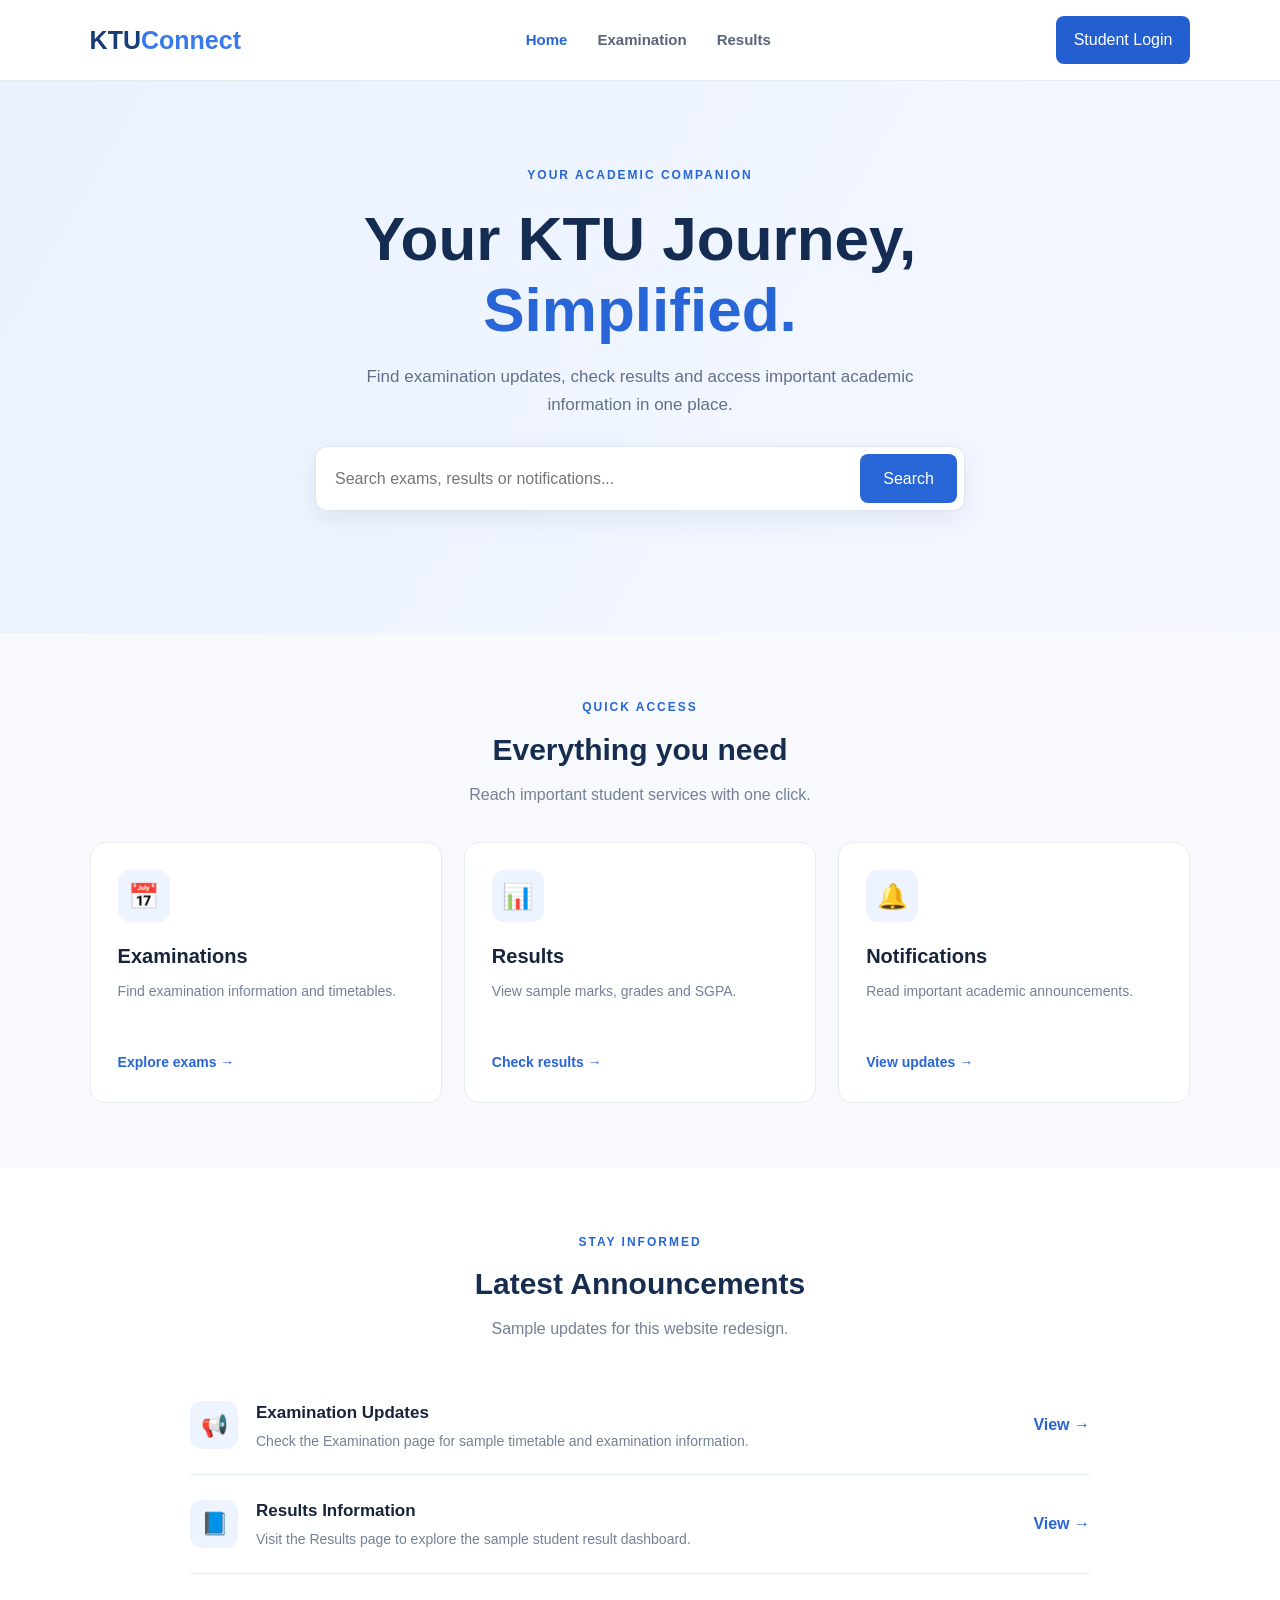
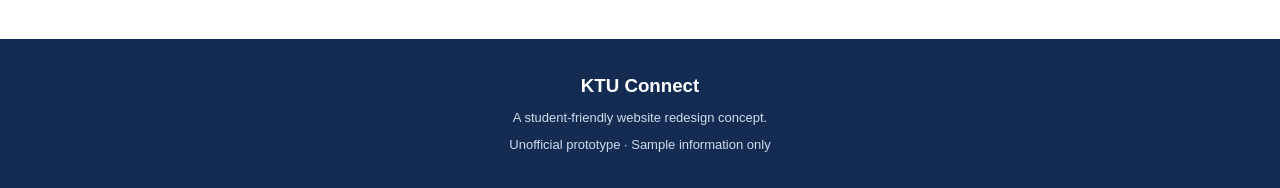
==== index.html @ 3bf803c7 "intial ktu website redesign" ====
<!DOCTYPE html>
<html lang="en">
<head>
    <meta charset="UTF-8">
    <meta name="viewport" content="width=device-width, initial-scale=1.0">
    <title>KTU Student Portal</title>
    <link rel="stylesheet" href="style.css">
</head>

<body>

    <!-- Navigation Bar -->
    <header class="navbar">
        <div class="logo">KTU<span>Connect</span></div>

        <nav>
            <a href="index.html" class="active">Home</a>
            <a href="examination.html">Examination</a>
            <a href="results.html">Results</a>
        </nav>

        <button class="login-btn" onclick="showMessage()">
            Student Login
        </button>
    </header>

    <!-- Welcome Section -->
    <section class="hero">
        <div class="hero-content">
            <p class="welcome">YOUR ACADEMIC COMPANION</p>

            <h1>Your KTU Journey,<br>
                <span>Simplified.</span>
            </h1>

            <p class="hero-description">
                Find examination updates, check results and
                access important academic information in one place.
            </p>

            <div class="search-box">
                <input
                    type="text"
                    id="searchInput"
                    placeholder="Search exams, results or notifications..."
                >

                <button onclick="searchWebsite()">Search</button>
            </div>

            <p id="searchMessage" class="search-message"></p>
        </div>
    </section>

    <!-- Quick Access -->
    <section class="section">
        <div class="section-heading">
            <p class="small-title">QUICK ACCESS</p>
            <h2>Everything you need</h2>
            <p>Reach important student services with one click.</p>
        </div>

        <div class="quick-grid">

            <a href="examination.html" class="quick-card">
                <div class="card-icon">📅</div>
                <h3>Examinations</h3>
                <p>Find examination information and timetables.</p>
                <span>Explore exams →</span>
            </a>

            <a href="results.html" class="quick-card">
                <div class="card-icon">📊</div>
                <h3>Results</h3>
                <p>View sample marks, grades and SGPA.</p>
                <span>Check results →</span>
            </a>

            <a href="#announcements" class="quick-card">
                <div class="card-icon">🔔</div>
                <h3>Notifications</h3>
                <p>Read important academic announcements.</p>
                <span>View updates →</span>
            </a>

        </div>
    </section>

    <!-- Announcements -->
    <section class="section announcements" id="announcements">
        <div class="section-heading">
            <p class="small-title">STAY INFORMED</p>
            <h2>Latest Announcements</h2>
            <p>Sample updates for this website redesign.</p>
        </div>

        <div class="announcement-list">

            <div class="announcement">
                <div class="announcement-icon">📢</div>
                <div>
                    <h3>Examination Updates</h3>
                    <p>
                        Check the Examination page for sample timetable
                        and examination information.
                    </p>
                </div>
                <a href="examination.html">View →</a>
            </div>

            <div class="announcement">
                <div class="announcement-icon">📘</div>
                <div>
                    <h3>Results Information</h3>
                    <p>
                        Visit the Results page to explore the sample
                        student result dashboard.
                    </p>
                </div>
                <a href="results.html">View →</a>
            </div>

        </div>
    </section>

    <!-- Footer -->
    <footer>
        <h3>KTU Connect</h3>
        <p>A student-friendly website redesign concept.</p>
        <p>Unofficial prototype · Sample information only</p>
    </footer>

    <script src="script.js"></script>
</body>
</html>
---- style.css ----
/* General Settings */
* {
    margin: 0;
    padding: 0;
    box-sizing: border-box;
}

html {
    scroll-behavior: smooth;
}

body {
    font-family: Arial, Helvetica, sans-serif;
    background: #f7f9fc;
    color: #17243b;
    line-height: 1.6;
}

a {
    text-decoration: none;
    color: inherit;
}

button,
input {
    font: inherit;
}

/* Navigation */
.navbar {
    min-height: 76px;
    padding: 16px 7%;
    display: flex;
    justify-content: space-between;
    align-items: center;
    gap: 24px;
    background: white;
    border-bottom: 1px solid #e7ebf2;
}

.logo {
    font-size: 25px;
    font-weight: bold;
    color: #173d75;
    white-space: nowrap;
}

.logo span {
    color: #3979e8;
}

.navbar nav {
    display: flex;
    align-items: center;
    gap: 30px;
}

.navbar nav a {
    color: #58657a;
    font-size: 15px;
    font-weight: 600;
}

.navbar nav a:hover,
.navbar nav a.active {
    color: #2866d7;
}

.login-btn {
    border: none;
    background: #245fd1;
    color: white;
    padding: 11px 18px;
    border-radius: 8px;
    cursor: pointer;
    white-space: nowrap;
}

.login-btn:hover {
    background: #1749a8;
}

/* Welcome Section */
.hero {
    padding: 85px 7%;
    background: linear-gradient(120deg, #eaf2ff, #f5f8ff);
}

.hero-content {
    max-width: 850px;
    margin: auto;
    text-align: center;
}

.welcome,
.small-title {
    color: #2866d7;
    font-size: 12px;
    font-weight: bold;
    letter-spacing: 2px;
}

.hero h1 {
    font-size: clamp(38px, 6vw, 62px);
    line-height: 1.15;
    margin: 18px 0;
    color: #142c52;
}

.hero h1 span {
    color: #2866d7;
}

.hero-description {
    max-width: 620px;
    margin: 0 auto 28px;
    color: #627087;
    font-size: 17px;
}

.search-box {
    display: flex;
    max-width: 650px;
    margin: auto;
    padding: 7px;
    background: white;
    border: 1px solid #e0e6f0;
    border-radius: 12px;
    box-shadow: 0 8px 25px rgba(24, 54, 100, 0.08);
}

.search-box input {
    width: 100%;
    min-width: 0;
    padding: 12px;
    border: none;
    outline: none;
    background: transparent;
}

.search-box button {
    border: none;
    border-radius: 8px;
    background: #2866d7;
    color: white;
    padding: 12px 23px;
    cursor: pointer;
}

.search-message {
    min-height: 25px;
    margin-top: 12px;
    color: #2457a8;
    font-size: 14px;
}

/* Main Sections */
.section {
    padding: 65px 7%;
}

.section-heading {
    text-align: center;
    margin-bottom: 35px;
}

.section-heading h2 {
    margin: 8px 0;
    font-size: 30px;
    color: #172d50;
}

.section-heading > p:last-child {
    color: #748096;
}

/* Quick Access Cards */
.quick-grid {
    display: grid;
    grid-template-columns: repeat(3, minmax(0, 1fr));
    gap: 22px;
    max-width: 1150px;
    margin: auto;
}

.quick-card {
    display: block;
    background: white;
    border: 1px solid #e7ebf2;
    border-radius: 15px;
    padding: 27px;
    transition: transform 0.2s, box-shadow 0.2s;
}

.quick-card:hover {
    transform: translateY(-5px);
    box-shadow: 0 12px 30px rgba(30, 60, 110, 0.09);
}

.card-icon {
    width: 52px;
    height: 52px;
    display: grid;
    place-items: center;
    background: #edf3ff;
    border-radius: 12px;
    font-size: 25px;
    margin-bottom: 18px;
}

.quick-card h3 {
    margin-bottom: 8px;
    font-size: 20px;
}

.quick-card p {
    min-height: 52px;
    color: #748096;
    font-size: 14px;
    margin-bottom: 17px;
}

.quick-card span {
    color: #2866d7;
    font-weight: bold;
    font-size: 14px;
}

/* Announcements */
.announcements {
    background: white;
}

.announcement-list {
    max-width: 900px;
    margin: auto;
}

.announcement {
    display: flex;
    align-items: center;
    gap: 18px;
    padding: 22px 0;
    border-bottom: 1px solid #e8edf5;
}

.announcement-icon {
    width: 48px;
    height: 48px;
    flex-shrink: 0;
    display: grid;
    place-items: center;
    background: #edf3ff;
    border-radius: 12px;
    font-size: 22px;
}

.announcement div:nth-child(2) {
    flex: 1;
}

.announcement h3 {
    font-size: 17px;
    margin-bottom: 4px;
}

.announcement p {
    color: #748096;
    font-size: 14px;
}

.announcement > a {
    color: #2866d7;
    font-weight: bold;
    white-space: nowrap;
}

/* Footer */
footer {
    text-align: center;
    background: #142c52;
    color: white;
    padding: 32px 20px;
}

footer p {
    margin-top: 7px;
    font-size: 13px;
    color: #d0dbed;
}

/* Responsive Design */
@media (max-width: 800px) {
    .navbar {
        flex-wrap: wrap;
        justify-content: center;
    }

    .navbar nav {
        order: 3;
        width: 100%;
        justify-content: center;
        gap: 22px;
        flex-wrap: wrap;
    }

    .quick-grid {
        grid-template-columns: 1fr;
    }

    .quick-card p {
        min-height: auto;
    }
}

@media (max-width: 480px) {
    .navbar {
        padding: 15px 5%;
        gap: 15px;
    }

    .navbar nav {
        gap: 16px;
    }

    .navbar nav a {
        font-size: 13px;
    }

    .login-btn {
        padding: 9px 12px;
        font-size: 13px;
    }

    .hero,
    .section {
        padding: 48px 5%;
    }

    .hero-description {
        font-size: 15px;
    }

    .search-box {
        flex-direction: column;
    }

    .search-box button {
        width: 100%;
    }

    .section-heading h2 {
        font-size: 25px;
    }

    .announcement {
        align-items: flex-start;
        flex-wrap: wrap;
    }

    .announcement > a {
        margin-left: 66px;
    }
}
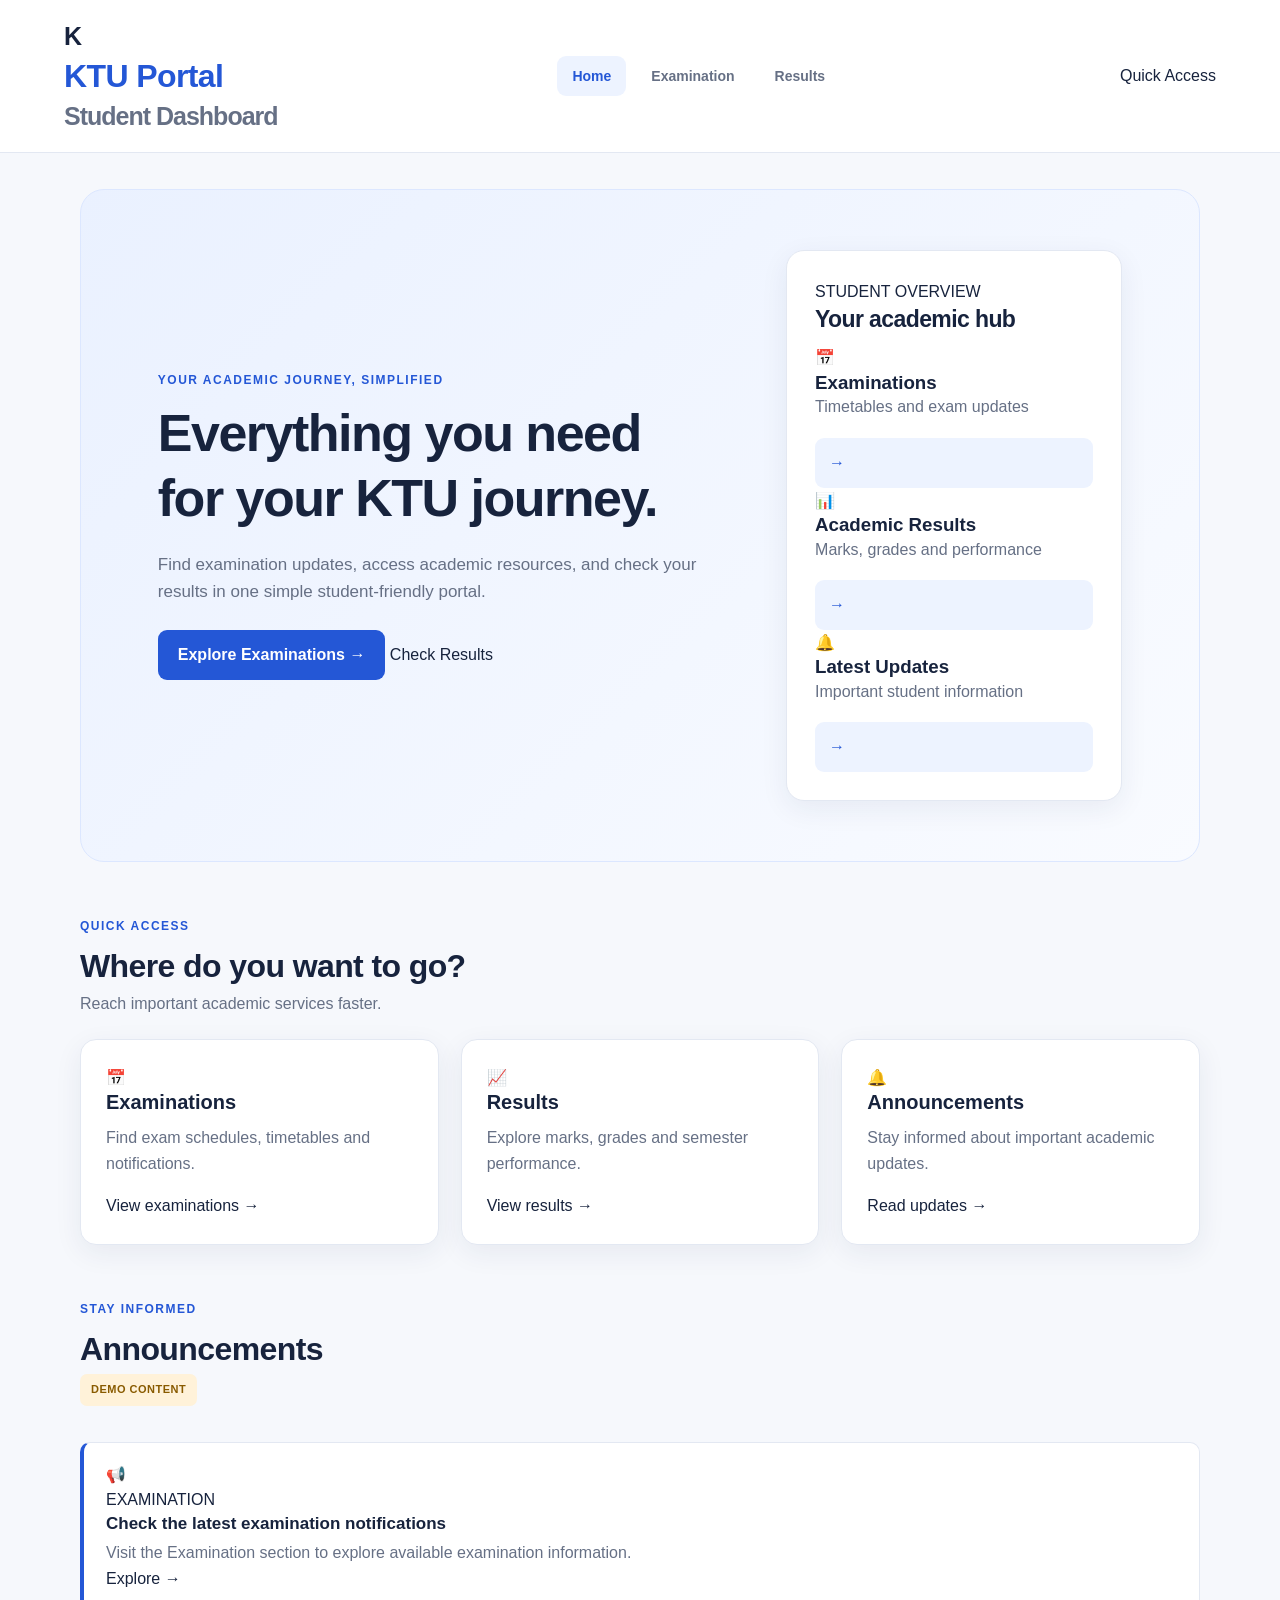
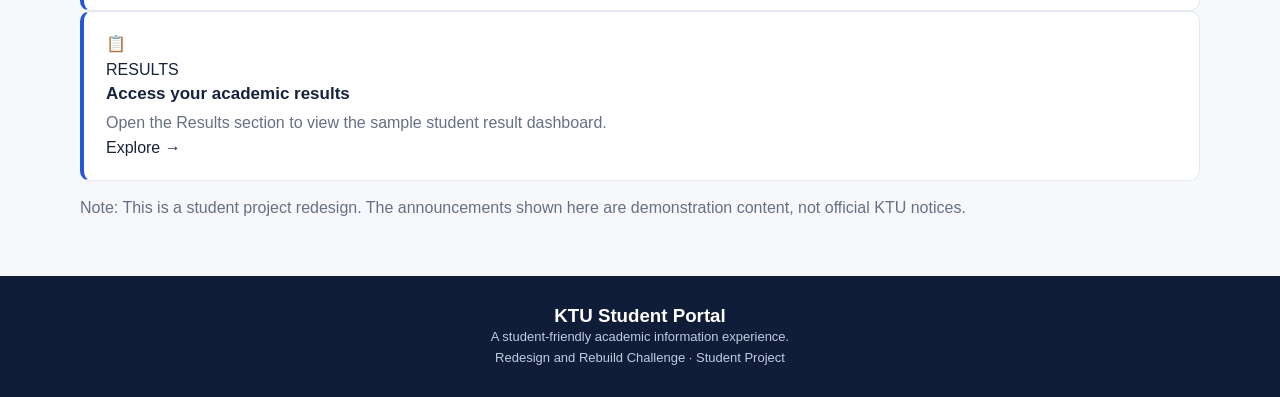
==== commit 16a45a13: "complete  ktu website redesign" ====
--- a/index.html
+++ b/index.html
@@ -3,7 +3,9 @@
 <head>
     <meta charset="UTF-8">
     <meta name="viewport" content="width=device-width, initial-scale=1.0">
+
     <title>KTU Student Portal</title>
+
     <link rel="stylesheet" href="style.css">
 </head>
 
@@ -11,7 +13,13 @@
 
     <!-- Navigation Bar -->
     <header class="navbar">
-        <div class="logo">KTU<span>Connect</span></div>
+        <div class="logo">
+            <span class="logo-icon">K</span>
+            <div>
+                <h2>KTU Portal</h2>
+                <p>Student Dashboard</p>
+            </div>
+        </div>
 
         <nav>
             <a href="index.html" class="active">Home</a>
@@ -19,117 +27,187 @@
             <a href="results.html">Results</a>
         </nav>
 
-        <button class="login-btn" onclick="showMessage()">
-            Student Login
-        </button>
+        <a href="#quick-links" class="nav-button">Quick Access</a>
     </header>
 
-    <!-- Welcome Section -->
-    <section class="hero">
-        <div class="hero-content">
-            <p class="welcome">YOUR ACADEMIC COMPANION</p>
-
-            <h1>Your KTU Journey,<br>
-                <span>Simplified.</span>
-            </h1>
-
-            <p class="hero-description">
-                Find examination updates, check results and
-                access important academic information in one place.
+
+    <!-- Main Hero Section -->
+    <main>
+
+        <section class="hero">
+            <div class="hero-content">
+                <p class="eyebrow">YOUR ACADEMIC JOURNEY, SIMPLIFIED</p>
+
+                <h1>
+                    Everything you need<br>
+                    for your <span>KTU journey.</span>
+                </h1>
+
+                <p class="hero-description">
+                    Find examination updates, access academic resources,
+                    and check your results in one simple student-friendly portal.
+                </p>
+
+                <div class="hero-buttons">
+                    <a href="examination.html" class="primary-button">
+                        Explore Examinations →
+                    </a>
+
+                    <a href="results.html" class="secondary-button">
+                        Check Results
+                    </a>
+                </div>
+            </div>
+
+            <div class="hero-card">
+                <div class="hero-card-top">
+                    <span>STUDENT OVERVIEW</span>
+                    <span class="status-dot"></span>
+                </div>
+
+                <h2>Your academic hub</h2>
+
+                <div class="overview-item">
+                    <div class="overview-icon">📅</div>
+                    <div>
+                        <h3>Examinations</h3>
+                        <p>Timetables and exam updates</p>
+                    </div>
+                    <a href="examination.html">→</a>
+                </div>
+
+                <div class="overview-item">
+                    <div class="overview-icon">📊</div>
+                    <div>
+                        <h3>Academic Results</h3>
+                        <p>Marks, grades and performance</p>
+                    </div>
+                    <a href="results.html">→</a>
+                </div>
+
+                <div class="overview-item">
+                    <div class="overview-icon">🔔</div>
+                    <div>
+                        <h3>Latest Updates</h3>
+                        <p>Important student information</p>
+                    </div>
+                    <a href="#announcements">→</a>
+                </div>
+            </div>
+        </section>
+
+
+        <!-- Quick Access -->
+        <section class="section" id="quick-links">
+
+            <div class="section-heading">
+                <div>
+                    <p class="eyebrow">QUICK ACCESS</p>
+                    <h2>Where do you want to go?</h2>
+                </div>
+
+                <p>Reach important academic services faster.</p>
+            </div>
+
+            <div class="quick-grid">
+
+                <a href="examination.html" class="quick-card">
+                    <div class="card-icon">📅</div>
+                    <h3>Examinations</h3>
+                    <p>Find exam schedules, timetables and notifications.</p>
+                    <span>View examinations →</span>
+                </a>
+
+                <a href="results.html" class="quick-card">
+                    <div class="card-icon">📈</div>
+                    <h3>Results</h3>
+                    <p>Explore marks, grades and semester performance.</p>
+                    <span>View results →</span>
+                </a>
+
+                <a href="#announcements" class="quick-card">
+                    <div class="card-icon">🔔</div>
+                    <h3>Announcements</h3>
+                    <p>Stay informed about important academic updates.</p>
+                    <span>Read updates →</span>
+                </a>
+
+            </div>
+        </section>
+
+
+        <!-- Announcements -->
+        <section class="section announcements" id="announcements">
+
+            <div class="section-heading">
+                <div>
+                    <p class="eyebrow">STAY INFORMED</p>
+                    <h2>Announcements</h2>
+                </div>
+
+                <span class="demo-label">DEMO CONTENT</span>
+            </div>
+
+            <div class="announcement-list">
+
+                <article class="announcement">
+                    <div class="announcement-icon">📢</div>
+
+                    <div class="announcement-content">
+                        <span class="announcement-category">EXAMINATION</span>
+                        <h3>Check the latest examination notifications</h3>
+                        <p>
+                            Visit the Examination section to explore
+                            available examination information.
+                        </p>
+                    </div>
+
+                    <a href="examination.html" class="announcement-link">
+                        Explore →
+                    </a>
+                </article>
+
+                <article class="announcement">
+                    <div class="announcement-icon">📋</div>
+
+                    <div class="announcement-content">
+                        <span class="announcement-category">RESULTS</span>
+                        <h3>Access your academic results</h3>
+                        <p>
+                            Open the Results section to view the sample
+                            student result dashboard.
+                        </p>
+                    </div>
+
+                    <a href="results.html" class="announcement-link">
+                        Explore →
+                    </a>
+                </article>
+
+            </div>
+
+            <p class="demo-note">
+                Note: This is a student project redesign. The announcements
+                shown here are demonstration content, not official KTU notices.
             </p>
 
-            <div class="search-box">
-                <input
-                    type="text"
-                    id="searchInput"
-                    placeholder="Search exams, results or notifications..."
-                >
-
-                <button onclick="searchWebsite()">Search</button>
-            </div>
-
-            <p id="searchMessage" class="search-message"></p>
+        </section>
+
+    </main>
+
+
+    <!-- Footer -->
+    <footer class="footer">
+        <div>
+            <h3>KTU Student Portal</h3>
+            <p>A student-friendly academic information experience.</p>
         </div>
-    </section>
-
-    <!-- Quick Access -->
-    <section class="section">
-        <div class="section-heading">
-            <p class="small-title">QUICK ACCESS</p>
-            <h2>Everything you need</h2>
-            <p>Reach important student services with one click.</p>
-        </div>
-
-        <div class="quick-grid">
-
-            <a href="examination.html" class="quick-card">
-                <div class="card-icon">📅</div>
-                <h3>Examinations</h3>
-                <p>Find examination information and timetables.</p>
-                <span>Explore exams →</span>
-            </a>
-
-            <a href="results.html" class="quick-card">
-                <div class="card-icon">📊</div>
-                <h3>Results</h3>
-                <p>View sample marks, grades and SGPA.</p>
-                <span>Check results →</span>
-            </a>
-
-            <a href="#announcements" class="quick-card">
-                <div class="card-icon">🔔</div>
-                <h3>Notifications</h3>
-                <p>Read important academic announcements.</p>
-                <span>View updates →</span>
-            </a>
-
-        </div>
-    </section>
-
-    <!-- Announcements -->
-    <section class="section announcements" id="announcements">
-        <div class="section-heading">
-            <p class="small-title">STAY INFORMED</p>
-            <h2>Latest Announcements</h2>
-            <p>Sample updates for this website redesign.</p>
-        </div>
-
-        <div class="announcement-list">
-
-            <div class="announcement">
-                <div class="announcement-icon">📢</div>
-                <div>
-                    <h3>Examination Updates</h3>
-                    <p>
-                        Check the Examination page for sample timetable
-                        and examination information.
-                    </p>
-                </div>
-                <a href="examination.html">View →</a>
-            </div>
-
-            <div class="announcement">
-                <div class="announcement-icon">📘</div>
-                <div>
-                    <h3>Results Information</h3>
-                    <p>
-                        Visit the Results page to explore the sample
-                        student result dashboard.
-                    </p>
-                </div>
-                <a href="results.html">View →</a>
-            </div>
-
-        </div>
-    </section>
-
-    <!-- Footer -->
-    <footer>
-        <h3>KTU Connect</h3>
-        <p>A student-friendly website redesign concept.</p>
-        <p>Unofficial prototype · Sample information only</p>
+
+        <p>Redesign and Rebuild Challenge · Student Project</p>
     </footer>
 
+
     <script src="script.js"></script>
+
 </body>
 </html>
--- a/style.css
+++ b/style.css
@@ -1,4 +1,20 @@
-/* General Settings */
+/* ========================================
+   KTU CONNECT - COMMON STYLES
+======================================== */
+
+:root {
+    --primary: #2457d6;
+    --primary-dark: #173fa8;
+    --primary-light: #edf3ff;
+    --background: #f6f8fc;
+    --white: #ffffff;
+    --text: #17233d;
+    --muted: #667085;
+    --border: #e3e8f2;
+    --success: #16865c;
+    --shadow: 0 8px 28px rgba(25, 45, 90, 0.07);
+}
+
 * {
     margin: 0;
     padding: 0;
@@ -11,354 +27,681 @@
 
 body {
     font-family: Arial, Helvetica, sans-serif;
-    background: #f7f9fc;
-    color: #17243b;
+    background: var(--background);
+    color: var(--text);
     line-height: 1.6;
 }
 
 a {
+    color: inherit;
     text-decoration: none;
-    color: inherit;
 }
 
 button,
-input {
+input,
+select {
     font: inherit;
 }
 
-/* Navigation */
+button,
+select {
+    cursor: pointer;
+}
+
+.container {
+    width: min(1120px, 92%);
+    margin: auto;
+}
+
+/* ========================================
+   NAVIGATION
+======================================== */
+
 .navbar {
     min-height: 76px;
-    padding: 16px 7%;
+    padding: 16px 5%;
     display: flex;
+    align-items: center;
     justify-content: space-between;
-    align-items: center;
     gap: 24px;
-    background: white;
-    border-bottom: 1px solid #e7ebf2;
+    background: var(--white);
+    border-bottom: 1px solid var(--border);
 }
 
 .logo {
     font-size: 25px;
-    font-weight: bold;
-    color: #173d75;
-    white-space: nowrap;
+    font-weight: 800;
+    letter-spacing: -1px;
+    color: var(--primary);
 }
 
 .logo span {
-    color: #3979e8;
+    color: var(--text);
 }
 
 .navbar nav {
     display: flex;
     align-items: center;
-    gap: 30px;
+    gap: 10px;
 }
 
 .navbar nav a {
-    color: #58657a;
-    font-size: 15px;
+    padding: 9px 15px;
+    border-radius: 9px;
+    color: var(--muted);
+    font-size: 14px;
     font-weight: 600;
+    transition: 0.2s ease;
 }
 
 .navbar nav a:hover,
 .navbar nav a.active {
-    color: #2866d7;
-}
-
-.login-btn {
+    background: var(--primary-light);
+    color: var(--primary);
+}
+
+/* ========================================
+   COMMON TEXT AND BUTTONS
+======================================== */
+
+.eyebrow {
+    margin-bottom: 10px;
+    color: var(--primary);
+    font-size: 12px;
+    font-weight: 800;
+    letter-spacing: 1.5px;
+}
+
+h1,
+h2,
+h3 {
+    line-height: 1.25;
+}
+
+h1 {
+    font-size: clamp(32px, 5vw, 52px);
+    letter-spacing: -1.5px;
+}
+
+h2 {
+    font-size: clamp(24px, 3vw, 32px);
+    letter-spacing: -0.6px;
+}
+
+p {
+    color: var(--muted);
+}
+
+.primary-button {
+    display: inline-block;
+    padding: 12px 20px;
+    background: var(--primary);
+    color: var(--white);
     border: none;
-    background: #245fd1;
-    color: white;
-    padding: 11px 18px;
-    border-radius: 8px;
-    cursor: pointer;
-    white-space: nowrap;
-}
-
-.login-btn:hover {
-    background: #1749a8;
-}
-
-/* Welcome Section */
+    border-radius: 9px;
+    font-weight: 700;
+    transition: 0.2s ease;
+}
+
+.primary-button:hover {
+    background: var(--primary-dark);
+    transform: translateY(-2px);
+}
+
+/* ========================================
+   HOME PAGE
+======================================== */
+
 .hero {
-    padding: 85px 7%;
-    background: linear-gradient(120deg, #eaf2ff, #f5f8ff);
-}
-
-.hero-content {
-    max-width: 850px;
-    margin: auto;
-    text-align: center;
-}
-
-.welcome,
-.small-title {
-    color: #2866d7;
-    font-size: 12px;
-    font-weight: bold;
-    letter-spacing: 2px;
-}
-
-.hero h1 {
-    font-size: clamp(38px, 6vw, 62px);
-    line-height: 1.15;
-    margin: 18px 0;
-    color: #142c52;
-}
-
-.hero h1 span {
-    color: #2866d7;
-}
-
-.hero-description {
-    max-width: 620px;
-    margin: 0 auto 28px;
-    color: #627087;
+    width: 92%;
+    max-width: 1120px;
+    margin: 36px auto;
+    padding: 60px 6%;
+    display: grid;
+    grid-template-columns: 1.4fr 0.8fr;
+    align-items: center;
+    gap: 40px;
+    background: linear-gradient(135deg, #eaf1ff, #f9fbff);
+    border: 1px solid #dce7ff;
+    border-radius: 24px;
+}
+
+.hero-content h1 {
+    max-width: 650px;
+    margin-bottom: 20px;
+}
+
+.hero-content > p:not(.eyebrow) {
+    max-width: 570px;
+    margin-bottom: 25px;
     font-size: 17px;
 }
 
-.search-box {
-    display: flex;
-    max-width: 650px;
-    margin: auto;
-    padding: 7px;
-    background: white;
-    border: 1px solid #e0e6f0;
-    border-radius: 12px;
-    box-shadow: 0 8px 25px rgba(24, 54, 100, 0.08);
-}
-
-.search-box input {
-    width: 100%;
-    min-width: 0;
-    padding: 12px;
-    border: none;
-    outline: none;
-    background: transparent;
-}
-
-.search-box button {
-    border: none;
-    border-radius: 8px;
-    background: #2866d7;
-    color: white;
-    padding: 12px 23px;
-    cursor: pointer;
-}
-
-.search-message {
-    min-height: 25px;
+.hero-card {
+    padding: 28px;
+    background: var(--white);
+    border: 1px solid var(--border);
+    border-radius: 18px;
+    box-shadow: var(--shadow);
+}
+
+.hero-card h2 {
+    margin-bottom: 12px;
+    font-size: 23px;
+}
+
+.hero-card p {
+    margin-bottom: 18px;
+}
+
+.hero-card a {
+    display: block;
     margin-top: 12px;
-    color: #2457a8;
-    font-size: 14px;
-}
-
-/* Main Sections */
+    padding: 12px 14px;
+    background: var(--primary-light);
+    color: var(--primary);
+    border-radius: 9px;
+    font-weight: 700;
+}
+
 .section {
-    padding: 65px 7%;
-}
-
-.section-heading {
-    text-align: center;
-    margin-bottom: 35px;
-}
-
-.section-heading h2 {
-    margin: 8px 0;
-    font-size: 30px;
-    color: #172d50;
-}
-
-.section-heading > p:last-child {
-    color: #748096;
-}
-
-/* Quick Access Cards */
+    width: 92%;
+    max-width: 1120px;
+    margin: 55px auto;
+}
+
+.section h2 {
+    margin-bottom: 12px;
+}
+
+.section-description {
+    margin-bottom: 25px;
+}
+
 .quick-grid {
     display: grid;
     grid-template-columns: repeat(3, minmax(0, 1fr));
     gap: 22px;
-    max-width: 1150px;
-    margin: auto;
 }
 
 .quick-card {
-    display: block;
-    background: white;
-    border: 1px solid #e7ebf2;
-    border-radius: 15px;
-    padding: 27px;
-    transition: transform 0.2s, box-shadow 0.2s;
+    padding: 25px;
+    background: var(--white);
+    border: 1px solid var(--border);
+    border-radius: 16px;
+    box-shadow: var(--shadow);
+    transition: 0.2s ease;
 }
 
 .quick-card:hover {
-    transform: translateY(-5px);
-    box-shadow: 0 12px 30px rgba(30, 60, 110, 0.09);
-}
-
-.card-icon {
-    width: 52px;
-    height: 52px;
+    transform: translateY(-4px);
+    border-color: #b8cbff;
+}
+
+.quick-card h3 {
+    margin-bottom: 10px;
+    font-size: 20px;
+}
+
+.quick-card p {
+    margin-bottom: 17px;
+}
+
+.quick-card a {
+    color: var(--primary);
+    font-weight: 700;
+}
+
+.announcements {
     display: grid;
-    place-items: center;
-    background: #edf3ff;
-    border-radius: 12px;
-    font-size: 25px;
+    gap: 14px;
+    margin-top: 22px;
+}
+
+.announcement {
+    padding: 19px 22px;
+    background: var(--white);
+    border: 1px solid var(--border);
+    border-left: 4px solid var(--primary);
+    border-radius: 10px;
+}
+
+.announcement h3 {
+    margin-bottom: 6px;
+    font-size: 17px;
+}
+
+/* ========================================
+   EXAMINATION PAGE
+======================================== */
+
+.exam-page {
+    width: 92%;
+    max-width: 1120px;
+    margin: 35px auto 60px;
+}
+
+.exam-hero {
+    padding: 45px;
+    margin-bottom: 28px;
+    background: linear-gradient(135deg, #eaf1ff, #ffffff);
+    border: 1px solid #dce7ff;
+    border-radius: 20px;
+}
+
+.exam-hero h1 {
+    margin-bottom: 15px;
+}
+
+.exam-hero p:not(.eyebrow) {
+    max-width: 700px;
+}
+
+.exam-summary {
+    display: grid;
+    grid-template-columns: repeat(3, minmax(0, 1fr));
+    gap: 18px;
+    margin-bottom: 30px;
+}
+
+.summary-card {
+    padding: 22px;
+    background: var(--white);
+    border: 1px solid var(--border);
+    border-radius: 14px;
+    box-shadow: var(--shadow);
+}
+
+.summary-card p {
+    margin-bottom: 7px;
+    font-size: 14px;
+}
+
+.summary-card h3 {
+    font-size: 23px;
+}
+
+.exam-layout {
+    display: grid;
+    grid-template-columns: minmax(0, 1.7fr) minmax(250px, 0.8fr);
+    gap: 25px;
+    align-items: start;
+}
+
+.exam-main h2,
+.exam-updates h2 {
     margin-bottom: 18px;
 }
 
-.quick-card h3 {
+.exam-filters {
+    display: flex;
+    gap: 12px;
+    margin-bottom: 22px;
+}
+
+.exam-filters input,
+.exam-filters select {
+    width: 100%;
+    min-width: 0;
+    padding: 12px 14px;
+    background: var(--white);
+    border: 1px solid var(--border);
+    border-radius: 9px;
+    outline: none;
+}
+
+.exam-filters input:focus,
+.exam-filters select:focus,
+.result-filter select:focus {
+    border-color: var(--primary);
+    box-shadow: 0 0 0 3px rgba(36, 87, 214, 0.1);
+}
+
+.exam-list {
+    display: grid;
+    gap: 17px;
+}
+
+.exam-card {
+    padding: 23px;
+    background: var(--white);
+    border: 1px solid var(--border);
+    border-radius: 14px;
+    box-shadow: var(--shadow);
+}
+
+.exam-card h3 {
+    margin-bottom: 12px;
+    font-size: 20px;
+}
+
+.exam-card p {
     margin-bottom: 8px;
-    font-size: 20px;
-}
-
-.quick-card p {
-    min-height: 52px;
-    color: #748096;
-    font-size: 14px;
-    margin-bottom: 17px;
-}
-
-.quick-card span {
-    color: #2866d7;
-    font-weight: bold;
-    font-size: 14px;
-}
-
-/* Announcements */
-.announcements {
-    background: white;
-}
-
-.announcement-list {
-    max-width: 900px;
-    margin: auto;
-}
-
-.announcement {
+}
+
+.exam-card button {
+    margin-top: 10px;
+    padding: 10px 15px;
+    background: var(--primary-light);
+    color: var(--primary);
+    border: none;
+    border-radius: 8px;
+    font-weight: 700;
+}
+
+.exam-card button:hover {
+    background: #dce7ff;
+}
+
+.exam-updates {
+    padding: 23px;
+    background: var(--white);
+    border: 1px solid var(--border);
+    border-radius: 14px;
+    box-shadow: var(--shadow);
+}
+
+.exam-updates p {
+    margin-bottom: 16px;
+}
+
+.exam-updates a {
+    color: var(--primary);
+    font-weight: 700;
+}
+
+#noExams {
+    padding: 20px;
+    background: var(--white);
+    border: 1px dashed var(--border);
+    border-radius: 10px;
+    text-align: center;
+}
+
+/* ========================================
+   RESULTS PAGE
+======================================== */
+
+.results-page {
+    width: 92%;
+    max-width: 1120px;
+    margin: 35px auto 60px;
+}
+
+.results-hero {
+    padding: 45px;
+    margin-bottom: 25px;
+    background: linear-gradient(135deg, #eaf1ff, #ffffff);
+    border: 1px solid #dce7ff;
+    border-radius: 20px;
+}
+
+.results-hero h1 {
+    margin-bottom: 14px;
+}
+
+.results-hero > p:not(.eyebrow) {
+    max-width: 700px;
+    margin-bottom: 18px;
+}
+
+.demo-label {
+    display: inline-block;
+    padding: 7px 11px;
+    background: #fff2d9;
+    color: #895b00;
+    border-radius: 7px;
+    font-size: 11px;
+    font-weight: 800;
+    letter-spacing: 0.5px;
+}
+
+.results-summary {
+    display: grid;
+    grid-template-columns: repeat(3, minmax(0, 1fr));
+    gap: 18px;
+    margin-bottom: 38px;
+}
+
+.results-content {
+    padding: 28px;
+    background: var(--white);
+    border: 1px solid var(--border);
+    border-radius: 16px;
+    box-shadow: var(--shadow);
+}
+
+.section-heading {
+    margin-bottom: 22px;
+}
+
+.section-heading h2 {
+    margin-bottom: 5px;
+}
+
+.result-filter {
     display: flex;
     align-items: center;
+    flex-wrap: wrap;
+    gap: 12px;
+    margin-bottom: 22px;
+}
+
+.result-filter label {
+    font-weight: 700;
+}
+
+.result-filter select {
+    padding: 10px 14px;
+    background: var(--white);
+    border: 1px solid var(--border);
+    border-radius: 9px;
+    outline: none;
+}
+
+.table-wrapper {
+    width: 100%;
+    overflow-x: auto;
+}
+
+.results-table {
+    width: 100%;
+    border-collapse: collapse;
+    text-align: left;
+}
+
+.results-table th,
+.results-table td {
+    padding: 16px 13px;
+    border-bottom: 1px solid var(--border);
+    white-space: nowrap;
+}
+
+.results-table th {
+    background: #f4f7fd;
+    color: #45516a;
+    font-size: 13px;
+}
+
+.results-table td {
+    font-size: 14px;
+}
+
+.grade {
+    display: inline-block;
+    min-width: 35px;
+    padding: 4px 8px;
+    background: var(--primary-light);
+    color: var(--primary);
+    border-radius: 6px;
+    text-align: center;
+    font-weight: 800;
+}
+
+.status-pass {
+    color: var(--success);
+    font-weight: 700;
+}
+
+.sgpa-card {
+    display: flex;
+    align-items: center;
+    justify-content: space-between;
+    flex-wrap: wrap;
     gap: 18px;
-    padding: 22px 0;
-    border-bottom: 1px solid #e8edf5;
-}
-
-.announcement-icon {
-    width: 48px;
-    height: 48px;
-    flex-shrink: 0;
-    display: grid;
-    place-items: center;
-    background: #edf3ff;
+    margin-top: 25px;
+    padding: 24px;
+    background: #f4f7ff;
+    border: 1px solid #dce7ff;
     border-radius: 12px;
-    font-size: 22px;
-}
-
-.announcement div:nth-child(2) {
-    flex: 1;
-}
-
-.announcement h3 {
-    font-size: 17px;
-    margin-bottom: 4px;
-}
-
-.announcement p {
-    color: #748096;
+}
+
+.sgpa-card p {
     font-size: 14px;
 }
 
-.announcement > a {
-    color: #2866d7;
-    font-weight: bold;
-    white-space: nowrap;
-}
-
-/* Footer */
-footer {
+.sgpa-card h2 {
+    margin-top: 6px;
+    color: var(--primary);
+    font-size: 35px;
+}
+
+.sgpa-card h2 span {
+    color: var(--muted);
+    font-size: 16px;
+}
+
+.sgpa-note {
+    max-width: 260px;
+}
+
+.result-notice {
+    margin-top: 30px;
+    padding: 30px;
+    background: var(--white);
+    border: 1px solid var(--border);
+    border-radius: 14px;
+}
+
+.result-notice h2 {
+    margin-bottom: 12px;
+}
+
+.result-notice p {
+    margin-bottom: 20px;
+}
+
+/* ========================================
+   FOOTER
+======================================== */
+
+.footer {
+    padding: 28px 5%;
+    background: #101d38;
+    color: var(--white);
     text-align: center;
-    background: #142c52;
-    color: white;
-    padding: 32px 20px;
-}
-
-footer p {
-    margin-top: 7px;
+}
+
+.footer p {
+    color: #c1cbe0;
     font-size: 13px;
-    color: #d0dbed;
-}
-
-/* Responsive Design */
-@media (max-width: 800px) {
+}
+
+.footer p + p {
+    margin-top: 5px;
+}
+
+/* ========================================
+   RESPONSIVE DESIGN
+======================================== */
+
+@media (max-width: 850px) {
+    .hero {
+        grid-template-columns: 1fr;
+        padding: 38px 6%;
+    }
+
+    .exam-layout {
+        grid-template-columns: 1fr;
+    }
+
+    .quick-grid {
+        grid-template-columns: repeat(2, minmax(0, 1fr));
+    }
+
     .navbar {
+        padding: 15px 4%;
+    }
+}
+
+@media (max-width: 600px) {
+    .navbar {
+        align-items: flex-start;
+        flex-direction: column;
+        gap: 12px;
+    }
+
+    .navbar nav {
+        width: 100%;
         flex-wrap: wrap;
-        justify-content: center;
-    }
-
-    .navbar nav {
-        order: 3;
-        width: 100%;
-        justify-content: center;
-        gap: 22px;
-        flex-wrap: wrap;
+        gap: 5px;
+    }
+
+    .navbar nav a {
+        padding: 8px 10px;
+        font-size: 13px;
+    }
+
+    .hero {
+        margin-top: 22px;
+        padding: 30px 22px;
+    }
+
+    .hero-content h1 {
+        font-size: 34px;
+    }
+
+    .hero-card {
+        padding: 22px;
     }
 
     .quick-grid {
         grid-template-columns: 1fr;
     }
 
-    .quick-card p {
-        min-height: auto;
-    }
-}
-
-@media (max-width: 480px) {
-    .navbar {
-        padding: 15px 5%;
-        gap: 15px;
-    }
-
-    .navbar nav {
-        gap: 16px;
-    }
-
-    .navbar nav a {
-        font-size: 13px;
-    }
-
-    .login-btn {
-        padding: 9px 12px;
-        font-size: 13px;
-    }
-
-    .hero,
     .section {
-        padding: 48px 5%;
-    }
-
-    .hero-description {
-        font-size: 15px;
-    }
-
-    .search-box {
+        margin: 38px auto;
+    }
+
+    .exam-page,
+    .results-page {
+        margin-top: 22px;
+    }
+
+    .exam-hero,
+    .results-hero {
+        padding: 28px 22px;
+    }
+
+    .exam-summary,
+    .results-summary {
+        grid-template-columns: 1fr;
+    }
+
+    .exam-filters {
         flex-direction: column;
     }
 
-    .search-box button {
-        width: 100%;
-    }
-
-    .section-heading h2 {
-        font-size: 25px;
-    }
-
-    .announcement {
+    .results-content {
+        padding: 20px 14px;
+    }
+
+    .sgpa-card {
         align-items: flex-start;
-        flex-wrap: wrap;
-    }
-
-    .announcement > a {
-        margin-left: 66px;
+        flex-direction: column;
+    }
+
+    .result-notice {
+        padding: 24px 20px;
     }
 }
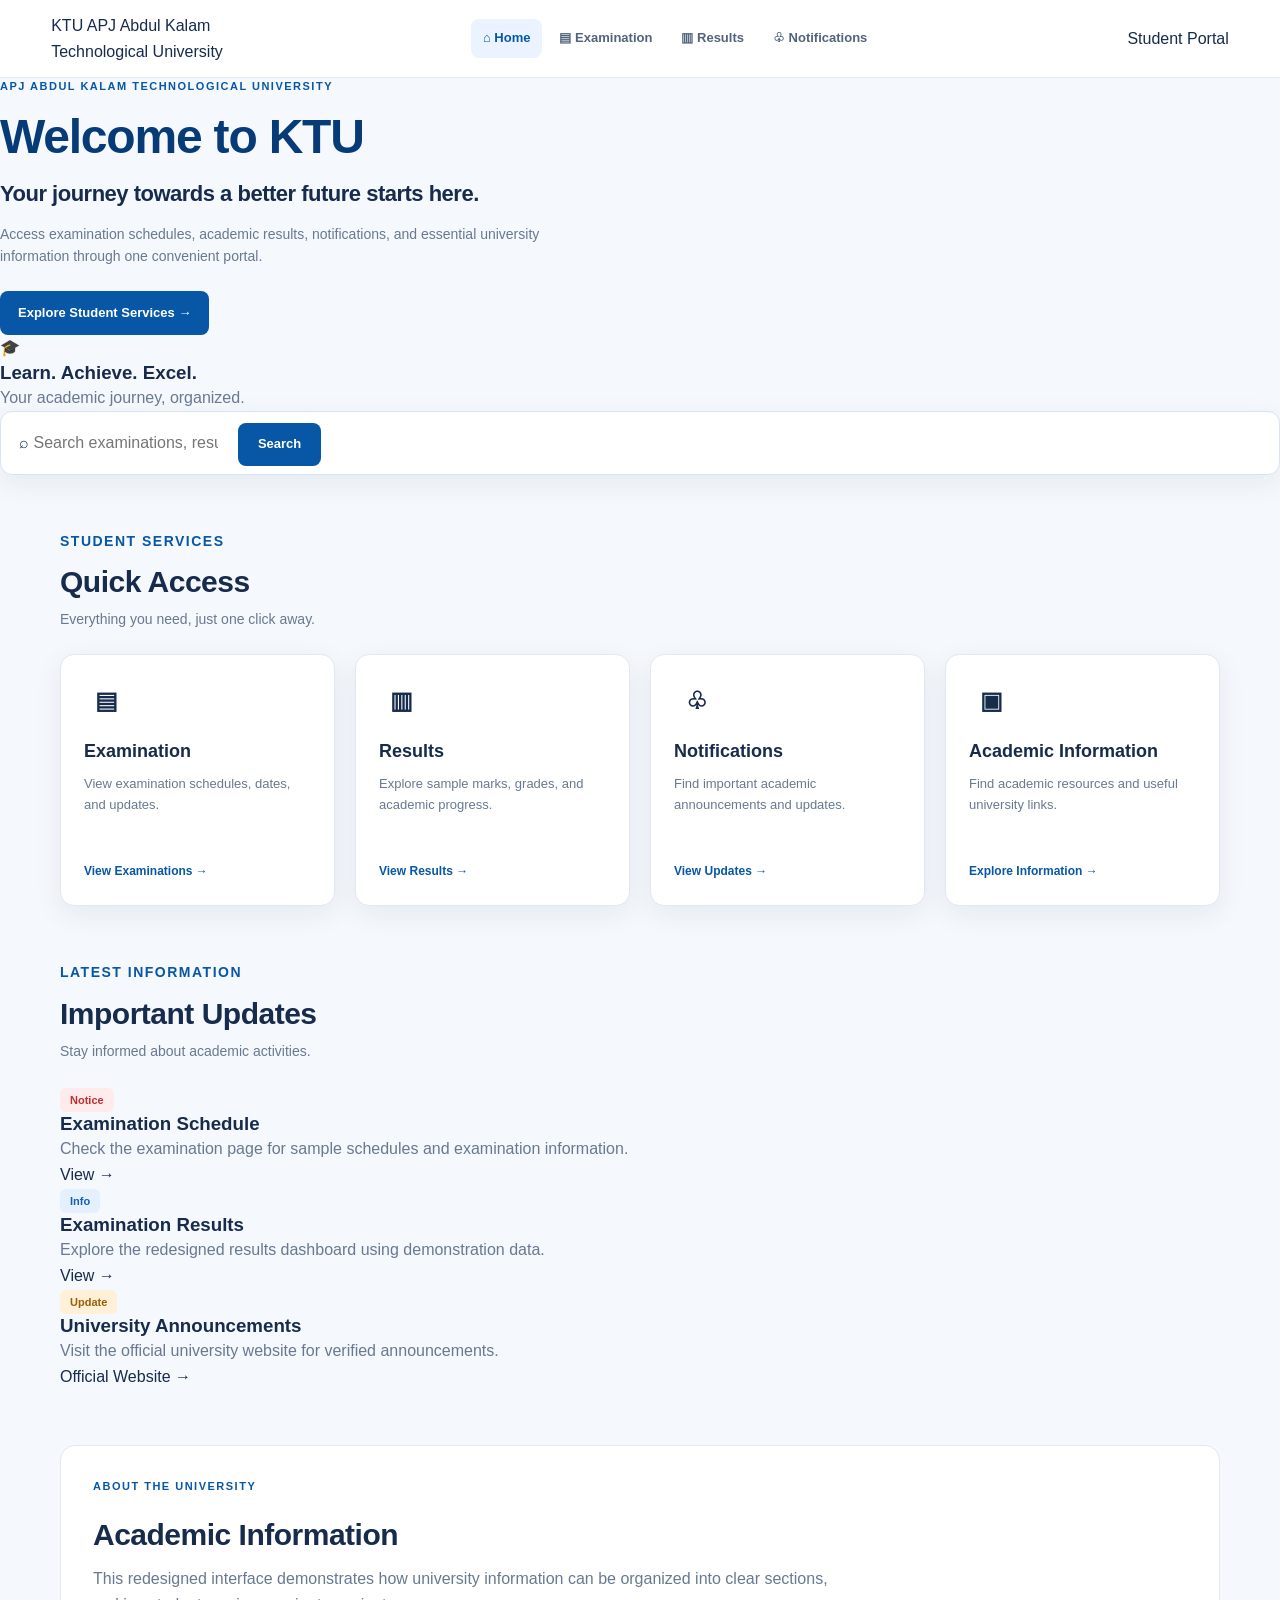
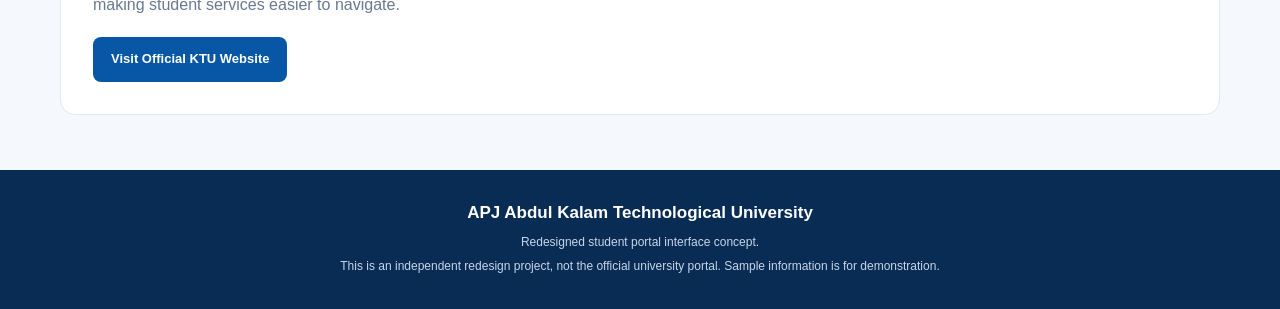
==== commit 709602f4: "redesign ktu university portal" ====
--- a/index.html
+++ b/index.html
@@ -4,210 +4,223 @@
     <meta charset="UTF-8">
     <meta name="viewport" content="width=device-width, initial-scale=1.0">
 
-    <title>KTU Student Portal</title>
+    <title>APJ Abdul Kalam Technological University</title>
 
     <link rel="stylesheet" href="style.css">
+    <script src="script.js" defer></script>
 </head>
 
 <body>
 
-    <!-- Navigation Bar -->
+    <!-- Header -->
     <header class="navbar">
-        <div class="logo">
-            <span class="logo-icon">K</span>
-            <div>
-                <h2>KTU Portal</h2>
-                <p>Student Dashboard</p>
-            </div>
-        </div>
+        <a href="index.html" class="logo">
+            <span class="ktu-emblem">KTU</span>
+            <span class="university-name">
+                APJ Abdul Kalam<br>
+                Technological University
+            </span>
+        </a>
 
         <nav>
-            <a href="index.html" class="active">Home</a>
-            <a href="examination.html">Examination</a>
-            <a href="results.html">Results</a>
+            <a href="index.html" class="active">⌂ Home</a>
+            <a href="examination.html">▤ Examination</a>
+            <a href="results.html">▥ Results</a>
+            <a href="#notifications">♧ Notifications</a>
         </nav>
 
-        <a href="#quick-links" class="nav-button">Quick Access</a>
+        <a href="#quick-access" class="header-profile">Student Portal</a>
     </header>
 
-
-    <!-- Main Hero Section -->
     <main>
 
-        <section class="hero">
+        <!-- Hero Section -->
+        <section class="ktu-hero">
+
             <div class="hero-content">
-                <p class="eyebrow">YOUR ACADEMIC JOURNEY, SIMPLIFIED</p>
-
-                <h1>
-                    Everything you need<br>
-                    for your <span>KTU journey.</span>
-                </h1>
-
-                <p class="hero-description">
-                    Find examination updates, access academic resources,
-                    and check your results in one simple student-friendly portal.
+                <p class="eyebrow">APJ ABDUL KALAM TECHNOLOGICAL UNIVERSITY</p>
+
+                <h1>Welcome to KTU</h1>
+
+                <h2>Your journey towards a better future starts here.</h2>
+
+                <p>
+                    Access examination schedules, academic results,
+                    notifications, and essential university information
+                    through one convenient portal.
                 </p>
 
-                <div class="hero-buttons">
-                    <a href="examination.html" class="primary-button">
-                        Explore Examinations →
-                    </a>
-
-                    <a href="results.html" class="secondary-button">
-                        Check Results
-                    </a>
-                </div>
-            </div>
-
-            <div class="hero-card">
-                <div class="hero-card-top">
-                    <span>STUDENT OVERVIEW</span>
-                    <span class="status-dot"></span>
-                </div>
-
-                <h2>Your academic hub</h2>
-
-                <div class="overview-item">
-                    <div class="overview-icon">📅</div>
-                    <div>
-                        <h3>Examinations</h3>
-                        <p>Timetables and exam updates</p>
-                    </div>
-                    <a href="examination.html">→</a>
-                </div>
-
-                <div class="overview-item">
-                    <div class="overview-icon">📊</div>
-                    <div>
-                        <h3>Academic Results</h3>
-                        <p>Marks, grades and performance</p>
-                    </div>
-                    <a href="results.html">→</a>
-                </div>
-
-                <div class="overview-item">
-                    <div class="overview-icon">🔔</div>
-                    <div>
-                        <h3>Latest Updates</h3>
-                        <p>Important student information</p>
-                    </div>
-                    <a href="#announcements">→</a>
-                </div>
-            </div>
-        </section>
-
+                <a href="#quick-access" class="primary-button">
+                    Explore Student Services →
+                </a>
+            </div>
+
+            <div class="hero-illustration">
+                <div class="illustration-icon">🎓</div>
+                <h3>Learn. Achieve. Excel.</h3>
+                <p>Your academic journey, organized.</p>
+            </div>
+
+        </section>
+
+        <!-- Search -->
+        <section class="portal-search">
+            <form id="portalSearchForm">
+                <span class="search-icon">⌕</span>
+
+                <input
+                    type="search"
+                    id="portalSearch"
+                    placeholder="Search examinations, results, notifications..."
+                    aria-label="Search portal"
+                >
+
+                <button type="submit">Search</button>
+            </form>
+
+            <p id="portalSearchMessage" aria-live="polite"></p>
+        </section>
 
         <!-- Quick Access -->
-        <section class="section" id="quick-links">
+        <section class="section" id="quick-access">
 
             <div class="section-heading">
                 <div>
-                    <p class="eyebrow">QUICK ACCESS</p>
-                    <h2>Where do you want to go?</h2>
+                    <p class="eyebrow">STUDENT SERVICES</p>
+                    <h2>Quick Access</h2>
+                    <p>Everything you need, just one click away.</p>
                 </div>
-
-                <p>Reach important academic services faster.</p>
             </div>
 
             <div class="quick-grid">
 
-                <a href="examination.html" class="quick-card">
-                    <div class="card-icon">📅</div>
-                    <h3>Examinations</h3>
-                    <p>Find exam schedules, timetables and notifications.</p>
-                    <span>View examinations →</span>
-                </a>
-
-                <a href="results.html" class="quick-card">
-                    <div class="card-icon">📈</div>
+                <article class="quick-card exam-quick">
+                    <div class="quick-icon">▤</div>
+                    <h3>Examination</h3>
+                    <p>View examination schedules, dates, and updates.</p>
+                    <a href="examination.html">View Examinations →</a>
+                </article>
+
+                <article class="quick-card result-quick">
+                    <div class="quick-icon">▥</div>
                     <h3>Results</h3>
-                    <p>Explore marks, grades and semester performance.</p>
-                    <span>View results →</span>
-                </a>
-
-                <a href="#announcements" class="quick-card">
-                    <div class="card-icon">🔔</div>
-                    <h3>Announcements</h3>
-                    <p>Stay informed about important academic updates.</p>
-                    <span>Read updates →</span>
-                </a>
-
-            </div>
-        </section>
-
-
-        <!-- Announcements -->
-        <section class="section announcements" id="announcements">
+                    <p>Explore sample marks, grades, and academic progress.</p>
+                    <a href="results.html">View Results →</a>
+                </article>
+
+                <article class="quick-card notification-quick">
+                    <div class="quick-icon">♧</div>
+                    <h3>Notifications</h3>
+                    <p>Find important academic announcements and updates.</p>
+                    <a href="#notifications">View Updates →</a>
+                </article>
+
+                <article class="quick-card academic-quick">
+                    <div class="quick-icon">▣</div>
+                    <h3>Academic Information</h3>
+                    <p>Find academic resources and useful university links.</p>
+                    <a href="#academic-info">Explore Information →</a>
+                </article>
+
+            </div>
+        </section>
+
+        <!-- Important Updates -->
+        <section class="section updates-section" id="notifications">
 
             <div class="section-heading">
                 <div>
-                    <p class="eyebrow">STAY INFORMED</p>
-                    <h2>Announcements</h2>
+                    <p class="eyebrow">LATEST INFORMATION</p>
+                    <h2>Important Updates</h2>
+                    <p>Stay informed about academic activities.</p>
                 </div>
-
-                <span class="demo-label">DEMO CONTENT</span>
-            </div>
-
-            <div class="announcement-list">
+            </div>
+
+            <div class="announcements">
 
                 <article class="announcement">
-                    <div class="announcement-icon">📢</div>
-
-                    <div class="announcement-content">
-                        <span class="announcement-category">EXAMINATION</span>
-                        <h3>Check the latest examination notifications</h3>
+                    <span class="notice-label">Notice</span>
+
+                    <div>
+                        <h3>Examination Schedule</h3>
                         <p>
-                            Visit the Examination section to explore
-                            available examination information.
+                            Check the examination page for sample
+                            schedules and examination information.
                         </p>
                     </div>
 
-                    <a href="examination.html" class="announcement-link">
-                        Explore →
-                    </a>
+                    <a href="examination.html">View →</a>
                 </article>
 
                 <article class="announcement">
-                    <div class="announcement-icon">📋</div>
-
-                    <div class="announcement-content">
-                        <span class="announcement-category">RESULTS</span>
-                        <h3>Access your academic results</h3>
+                    <span class="notice-label info-label">Info</span>
+
+                    <div>
+                        <h3>Examination Results</h3>
                         <p>
-                            Open the Results section to view the sample
-                            student result dashboard.
+                            Explore the redesigned results dashboard
+                            using demonstration data.
                         </p>
                     </div>
 
-                    <a href="results.html" class="announcement-link">
-                        Explore →
+                    <a href="results.html">View →</a>
+                </article>
+
+                <article class="announcement">
+                    <span class="notice-label warning-label">Update</span>
+
+                    <div>
+                        <h3>University Announcements</h3>
+                        <p>
+                            Visit the official university website
+                            for verified announcements.
+                        </p>
+                    </div>
+
+                    <a
+                        href="https://ktu.edu.in/"
+                        target="_blank"
+                        rel="noopener noreferrer"
+                    >
+                        Official Website →
                     </a>
                 </article>
 
             </div>
-
-            <p class="demo-note">
-                Note: This is a student project redesign. The announcements
-                shown here are demonstration content, not official KTU notices.
+        </section>
+
+        <!-- Academic Information -->
+        <section class="section academic-info" id="academic-info">
+            <p class="eyebrow">ABOUT THE UNIVERSITY</p>
+            <h2>Academic Information</h2>
+
+            <p>
+                This redesigned interface demonstrates how university
+                information can be organized into clear sections,
+                making student services easier to navigate.
             </p>
 
+            <a
+                href="https://ktu.edu.in/"
+                target="_blank"
+                rel="noopener noreferrer"
+                class="primary-button"
+            >
+                Visit Official KTU Website
+            </a>
         </section>
 
     </main>
-
 
     <!-- Footer -->
     <footer class="footer">
-        <div>
-            <h3>KTU Student Portal</h3>
-            <p>A student-friendly academic information experience.</p>
-        </div>
-
-        <p>Redesign and Rebuild Challenge · Student Project</p>
+        <h3>APJ Abdul Kalam Technological University</h3>
+        <p>Redesigned student portal interface concept.</p>
+        <p>
+            This is an independent redesign project, not the official
+            university portal. Sample information is for demonstration.
+        </p>
     </footer>
-
-
-    <script src="script.js"></script>
 
 </body>
 </html>
--- a/style.css
+++ b/style.css
@@ -1,18 +1,19 @@
-/* ========================================
-   KTU CONNECT - COMMON STYLES
-======================================== */
+/* =====================================
+   KTU WEBSITE REDESIGN
+   Shared styles for all pages
+===================================== */
 
 :root {
-    --primary: #2457d6;
-    --primary-dark: #173fa8;
-    --primary-light: #edf3ff;
-    --background: #f6f8fc;
+    --primary: #0757a6;
+    --primary-dark: #073b78;
+    --primary-light: #eaf3ff;
+    --background: #f5f8fc;
     --white: #ffffff;
-    --text: #17233d;
-    --muted: #667085;
-    --border: #e3e8f2;
-    --success: #16865c;
-    --shadow: 0 8px 28px rgba(25, 45, 90, 0.07);
+    --text: #172b4d;
+    --muted: #687991;
+    --border: #e1e8f2;
+    --green: #16865c;
+    --shadow: 0 8px 28px rgba(20, 54, 100, 0.07);
 }
 
 * {
@@ -23,6 +24,7 @@
 
 html {
     scroll-behavior: smooth;
+    scroll-padding-top: 90px;
 }
 
 body {
@@ -48,49 +50,69 @@
     cursor: pointer;
 }
 
-.container {
-    width: min(1120px, 92%);
-    margin: auto;
-}
-
-/* ========================================
-   NAVIGATION
-======================================== */
+button:focus-visible,
+a:focus-visible,
+input:focus-visible,
+select:focus-visible {
+    outline: 3px solid #91bcff;
+    outline-offset: 3px;
+}
+
+/* HEADER */
 
 .navbar {
     min-height: 76px;
-    padding: 16px 5%;
     display: flex;
     align-items: center;
     justify-content: space-between;
-    gap: 24px;
+    gap: 22px;
+    padding: 13px 4%;
     background: var(--white);
     border-bottom: 1px solid var(--border);
 }
 
-.logo {
-    font-size: 25px;
-    font-weight: 800;
-    letter-spacing: -1px;
-    color: var(--primary);
-}
-
-.logo span {
-    color: var(--text);
+.brand {
+    display: flex;
+    align-items: center;
+    gap: 12px;
+    flex-shrink: 0;
+}
+
+.brand-logo {
+    width: 48px;
+    height: 48px;
+    display: grid;
+    place-items: center;
+    background: var(--primary);
+    color: var(--white);
+    border-radius: 10px;
+    font-size: 17px;
+    font-weight: 800;
+}
+
+.brand-text {
+    color: var(--primary-dark);
+    font-size: 12px;
+    line-height: 1.5;
+}
+
+.brand-text strong {
+    font-size: 13px;
 }
 
 .navbar nav {
     display: flex;
+    flex-wrap: wrap;
     align-items: center;
-    gap: 10px;
+    gap: 5px;
 }
 
 .navbar nav a {
-    padding: 9px 15px;
-    border-radius: 9px;
-    color: var(--muted);
-    font-size: 14px;
-    font-weight: 600;
+    padding: 9px 12px;
+    border-radius: 8px;
+    color: #52637c;
+    font-size: 13px;
+    font-weight: 700;
     transition: 0.2s ease;
 }
 
@@ -100,14 +122,27 @@
     color: var(--primary);
 }
 
-/* ========================================
-   COMMON TEXT AND BUTTONS
-======================================== */
+.profile-button {
+    padding: 10px 14px;
+    background: var(--primary);
+    color: var(--white);
+    border-radius: 8px;
+    font-size: 12px;
+    font-weight: 700;
+    white-space: nowrap;
+}
+
+.profile-button:hover {
+    background: var(--primary-dark);
+}
+
+/* COMMON ELEMENTS */
 
 .eyebrow {
+    display: block;
     margin-bottom: 10px;
     color: var(--primary);
-    font-size: 12px;
+    font-size: 11px;
     font-weight: 800;
     letter-spacing: 1.5px;
 }
@@ -115,17 +150,17 @@
 h1,
 h2,
 h3 {
-    line-height: 1.25;
+    line-height: 1.3;
 }
 
 h1 {
-    font-size: clamp(32px, 5vw, 52px);
-    letter-spacing: -1.5px;
+    font-size: clamp(32px, 4vw, 48px);
+    letter-spacing: -1.2px;
 }
 
 h2 {
-    font-size: clamp(24px, 3vw, 32px);
-    letter-spacing: -0.6px;
+    font-size: clamp(23px, 3vw, 30px);
+    letter-spacing: -0.5px;
 }
 
 p {
@@ -133,370 +168,791 @@
 }
 
 .primary-button {
-    display: inline-block;
-    padding: 12px 20px;
+    display: inline-flex;
+    align-items: center;
+    justify-content: center;
+    gap: 8px;
+    padding: 12px 18px;
+    border: none;
+    border-radius: 8px;
     background: var(--primary);
     color: var(--white);
-    border: none;
-    border-radius: 9px;
+    font-size: 13px;
     font-weight: 700;
     transition: 0.2s ease;
 }
 
 .primary-button:hover {
     background: var(--primary-dark);
-    transform: translateY(-2px);
-}
-
-/* ========================================
-   HOME PAGE
-======================================== */
-
-.hero {
+    transform: translateY(-1px);
+}
+
+.secondary-button {
+    padding: 11px 13px;
+    border: 1px solid var(--border);
+    border-radius: 8px;
+    background: var(--white);
+    color: var(--text);
+    font-size: 12px;
+    font-weight: 700;
+}
+
+.secondary-button:hover {
+    background: var(--primary-light);
+    border-color: #b9d0f4;
+}
+
+.section {
     width: 92%;
-    max-width: 1120px;
-    margin: 36px auto;
-    padding: 60px 6%;
+    max-width: 1160px;
+    margin: 55px auto;
+}
+
+.section-heading {
+    display: flex;
+    justify-content: space-between;
+    align-items: center;
+    flex-wrap: wrap;
+    gap: 18px;
+    margin-bottom: 24px;
+}
+
+.section-heading h2 {
+    margin-bottom: 7px;
+}
+
+.section-heading p {
+    font-size: 14px;
+}
+
+/* HOME HERO */
+
+.home-hero {
+    width: 92%;
+    max-width: 1160px;
+    min-height: 320px;
+    margin: 32px auto 25px;
+    padding: 44px;
     display: grid;
     grid-template-columns: 1.4fr 0.8fr;
     align-items: center;
-    gap: 40px;
-    background: linear-gradient(135deg, #eaf1ff, #f9fbff);
-    border: 1px solid #dce7ff;
+    gap: 35px;
+    overflow: hidden;
+    border: 1px solid #d6e5fa;
+    border-radius: 20px;
+    background: linear-gradient(120deg, #eaf3ff, #ffffff);
+}
+
+.hero-content h1 {
+    margin-bottom: 12px;
+    color: var(--primary-dark);
+}
+
+.hero-content h2 {
+    max-width: 540px;
+    margin-bottom: 14px;
+    font-size: 22px;
+    font-weight: 600;
+}
+
+.hero-content > p:not(.eyebrow) {
+    max-width: 560px;
+    margin-bottom: 23px;
+    font-size: 14px;
+}
+
+.hero-visual {
+    min-height: 210px;
+    display: flex;
+    flex-direction: column;
+    align-items: center;
+    justify-content: center;
+    padding: 25px;
+    text-align: center;
+    border: 1px solid #d8e6fa;
+    border-radius: 18px;
+    background:
+        radial-gradient(circle at top right, #d9eaff, transparent 60%),
+        #ffffff;
+}
+
+.hero-visual-icon {
+    width: 100px;
+    height: 100px;
+    display: grid;
+    place-items: center;
+    margin-bottom: 16px;
     border-radius: 24px;
-}
-
-.hero-content h1 {
-    max-width: 650px;
+    background: var(--primary);
+    color: white;
+    font-size: 30px;
+    font-weight: 800;
+    box-shadow: 0 10px 24px rgba(7, 87, 166, 0.18);
+}
+
+.hero-visual h3 {
+    margin-bottom: 5px;
+    font-size: 20px;
+}
+
+/* HOME SEARCH */
+
+.search-section {
+    width: 92%;
+    max-width: 900px;
+    margin: 0 auto;
+}
+
+.portal-search {
+    display: flex;
+    align-items: center;
+    gap: 12px;
+    padding: 8px 10px 8px 18px;
+    background: var(--white);
+    border: 1px solid #d9e4f2;
+    border-radius: 12px;
+    box-shadow: var(--shadow);
+}
+
+.search-symbol {
+    color: var(--primary);
+    font-size: 27px;
+}
+
+.portal-search input {
+    flex: 1;
+    min-width: 0;
+    padding: 10px 0;
+    border: none;
+    outline: none;
+    color: var(--text);
+}
+
+.portal-search button {
+    padding: 11px 20px;
+    border: none;
+    border-radius: 8px;
+    background: var(--primary);
+    color: white;
+    font-size: 13px;
+    font-weight: 700;
+}
+
+.portal-search button:hover {
+    background: var(--primary-dark);
+}
+
+.search-message {
+    min-height: 22px;
+    margin-top: 8px;
+    font-size: 13px;
+}
+
+/* QUICK ACCESS CARDS */
+
+.quick-grid {
+    display: grid;
+    grid-template-columns: repeat(4, minmax(0, 1fr));
+    gap: 20px;
+}
+
+.quick-card {
+    padding: 23px;
+    border: 1px solid var(--border);
+    border-radius: 14px;
+    background: var(--white);
+    box-shadow: var(--shadow);
+    transition: 0.2s ease;
+}
+
+.quick-card:hover {
+    transform: translateY(-4px);
+    border-color: #b9d0f4;
+}
+
+.quick-icon {
+    width: 45px;
+    height: 45px;
+    display: grid;
+    place-items: center;
+    margin-bottom: 17px;
+    border-radius: 12px;
+    font-size: 24px;
+    font-weight: 800;
+}
+
+.exam-card-color .quick-icon {
+    background: #eaf0ff;
+    color: #315fc8;
+}
+
+.results-card-color .quick-icon {
+    background: #e3f7ed;
+    color: #16865c;
+}
+
+.notification-card-color .quick-icon {
+    background: #fff1d9;
+    color: #a76b0a;
+}
+
+.academic-card-color .quick-icon {
+    background: #f1eaff;
+    color: #7751b7;
+}
+
+.quick-card h3 {
+    margin-bottom: 10px;
+    font-size: 18px;
+}
+
+.quick-card p {
+    min-height: 66px;
+    margin-bottom: 17px;
+    font-size: 13px;
+}
+
+.quick-card > a {
+    color: var(--primary);
+    font-size: 12px;
+    font-weight: 800;
+}
+
+/* HOME UPDATES */
+
+.updates-list {
+    display: grid;
+    gap: 14px;
+}
+
+.update-item {
+    display: flex;
+    align-items: center;
+    gap: 18px;
+    padding: 18px 20px;
+    border: 1px solid var(--border);
+    border-radius: 12px;
+    background: var(--white);
+}
+
+.notice-label {
+    flex-shrink: 0;
+    padding: 6px 10px;
+    border-radius: 6px;
+    background: #ffebeb;
+    color: #bf3030;
+    font-size: 11px;
+    font-weight: 800;
+}
+
+.info-label {
+    background: #e5f0ff;
+    color: #175eb5;
+}
+
+.warning-label {
+    background: #fff0d7;
+    color: #96600a;
+}
+
+.update-content {
+    flex: 1;
+}
+
+.update-content h3 {
+    margin-bottom: 5px;
+    font-size: 15px;
+}
+
+.update-content p {
+    font-size: 13px;
+}
+
+.update-item > a {
+    color: var(--primary);
+    font-size: 12px;
+    font-weight: 800;
+    white-space: nowrap;
+}
+
+.academic-info {
+    padding: 32px;
+    border: 1px solid var(--border);
+    border-radius: 15px;
+    background: var(--white);
+}
+
+.academic-info h2 {
+    margin-bottom: 12px;
+}
+
+.academic-info p {
+    max-width: 760px;
     margin-bottom: 20px;
 }
 
-.hero-content > p:not(.eyebrow) {
-    max-width: 570px;
+/* SHARED PAGE HERO */
+
+.page-container {
+    width: 92%;
+    max-width: 1160px;
+    margin: 32px auto 60px;
+}
+
+.page-hero {
     margin-bottom: 25px;
-    font-size: 17px;
-}
-
-.hero-card {
-    padding: 28px;
+    padding: 38px;
+    border: 1px solid #d6e5fa;
+    border-radius: 17px;
+    background: linear-gradient(120deg, #eaf3ff, #ffffff);
+}
+
+.page-hero h1 {
+    margin-bottom: 12px;
+    color: var(--primary-dark);
+}
+
+.page-hero > p {
+    max-width: 750px;
+    margin-bottom: 15px;
+}
+
+.demo-label {
+    display: inline-block;
+    padding: 7px 10px;
+    border-radius: 6px;
+    background: #fff1d9;
+    color: #8b5c00;
+    font-size: 10px;
+    font-weight: 800;
+}
+
+/* EXAMINATION SUMMARY */
+
+.exam-stat-grid {
+    display: grid;
+    grid-template-columns: repeat(3, minmax(0, 1fr));
+    gap: 18px;
+    margin-bottom: 32px;
+}
+
+.stat-card {
+    padding: 22px;
+    border: 1px solid var(--border);
+    border-radius: 12px;
     background: var(--white);
+    box-shadow: var(--shadow);
+}
+
+.stat-card > span {
+    color: var(--muted);
+    font-size: 13px;
+}
+
+.stat-card h2 {
+    margin: 7px 0;
+    color: var(--primary);
+    font-size: 30px;
+}
+
+.stat-card p {
+    font-size: 12px;
+}
+
+/* EXAMINATION LAYOUT */
+
+.exam-layout {
+    display: grid;
+    grid-template-columns: minmax(0, 1.8fr) minmax(240px, 0.8fr);
+    align-items: start;
+    gap: 25px;
+}
+
+.exam-main,
+.exam-sidebar,
+.results-main,
+.progress-card {
+    min-width: 0;
+}
+
+.exam-main .section-heading {
+    margin-bottom: 18px;
+}
+
+.filter-panel {
+    display: grid;
+    grid-template-columns: minmax(180px, 1.5fr) minmax(120px, 0.8fr) minmax(130px, 0.9fr) auto;
+    align-items: end;
+    gap: 12px;
+    margin-bottom: 18px;
+    padding: 17px;
     border: 1px solid var(--border);
-    border-radius: 18px;
+    border-radius: 12px;
+    background: var(--white);
+}
+
+.filter-field {
+    display: grid;
+    gap: 7px;
+}
+
+.filter-field label,
+.semester-picker label {
+    color: #42536d;
+    font-size: 11px;
+    font-weight: 800;
+}
+
+.filter-field input,
+.filter-field select,
+.semester-picker select {
+    width: 100%;
+    min-width: 0;
+    padding: 11px;
+    border: 1px solid #dce4ef;
+    border-radius: 7px;
+    outline: none;
+    background: white;
+    color: var(--text);
+    font-size: 12px;
+}
+
+.filter-field input:focus,
+.filter-field select:focus,
+.semester-picker select:focus {
+    border-color: var(--primary);
+    box-shadow: 0 0 0 3px rgba(7, 87, 166, 0.1);
+}
+
+.filter-panel .secondary-button {
+    min-height: 39px;
+}
+
+.result-count {
+    margin-bottom: 12px;
+    font-size: 12px;
+}
+
+.exam-list {
+    display: grid;
+    gap: 12px;
+}
+
+.exam-item {
+    display: grid;
+    grid-template-columns: minmax(0, 1.5fr) minmax(135px, 1fr) auto;
+    align-items: center;
+    gap: 14px;
+    padding: 17px;
+    border: 1px solid var(--border);
+    border-radius: 12px;
+    background: var(--white);
+    box-shadow: 0 3px 12px rgba(20, 54, 100, 0.03);
+    transition: 0.2s ease;
+}
+
+.exam-item:hover {
+    border-color: #b7cef1;
     box-shadow: var(--shadow);
 }
 
-.hero-card h2 {
-    margin-bottom: 12px;
-    font-size: 23px;
-}
-
-.hero-card p {
-    margin-bottom: 18px;
-}
-
-.hero-card a {
-    display: block;
-    margin-top: 12px;
-    padding: 12px 14px;
+.exam-item-main {
+    display: flex;
+    align-items: center;
+    gap: 12px;
+}
+
+.semester-tag {
+    min-width: 43px;
+    padding: 8px 5px;
+    border-radius: 7px;
     background: var(--primary-light);
     color: var(--primary);
-    border-radius: 9px;
-    font-weight: 700;
-}
-
-.section {
-    width: 92%;
-    max-width: 1120px;
-    margin: 55px auto;
-}
-
-.section h2 {
+    text-align: center;
+    font-size: 12px;
+    font-weight: 800;
+}
+
+.exam-item h3 {
+    margin-bottom: 5px;
+    font-size: 14px;
+}
+
+.exam-item p {
+    font-size: 11px;
+}
+
+.exam-badges {
+    display: flex;
+    flex-wrap: wrap;
+    align-items: center;
+    gap: 6px;
+}
+
+.type-badge,
+.status-badge {
+    display: inline-block;
+    padding: 6px 8px;
+    border-radius: 6px;
+    background: #e9f0ff;
+    color: #315fc8;
+    font-size: 10px;
+    font-weight: 800;
+}
+
+.second-series {
+    background: #f1eaff;
+    color: #7751b7;
+}
+
+.scheduled {
+    background: #dff6e9;
+    color: #16865c;
+}
+
+.published {
+    background: #e2efff;
+    color: #175eb5;
+}
+
+.upcoming {
+    background: #fff0d6;
+    color: #98600b;
+}
+
+.small-button {
+    padding: 10px 13px;
+    white-space: nowrap;
+    font-size: 11px;
+}
+
+.empty-state {
+    margin-top: 15px;
+    padding: 35px 20px;
+    border: 1px dashed #c9d6e8;
+    border-radius: 12px;
+    background: white;
+    text-align: center;
+}
+
+.empty-state h3 {
+    margin-bottom: 8px;
+}
+
+.empty-state p {
+    font-size: 13px;
+}
+
+.exam-sidebar {
+    padding: 23px;
+    border: 1px solid var(--border);
+    border-radius: 13px;
+    background: var(--white);
+    box-shadow: var(--shadow);
+}
+
+.exam-sidebar h2 {
+    margin-bottom: 23px;
+    font-size: 22px;
+}
+
+.sidebar-update {
+    display: flex;
+    align-items: flex-start;
+    gap: 11px;
+    margin-bottom: 22px;
+}
+
+.sidebar-dot {
+    width: 10px;
+    height: 10px;
+    margin-top: 6px;
+    flex-shrink: 0;
+    border-radius: 50%;
+    background: #dc5959;
+}
+
+.green-dot {
+    background: var(--green);
+}
+
+.sidebar-update h3 {
+    margin-bottom: 6px;
+    font-size: 14px;
+}
+
+.sidebar-update p {
+    margin-bottom: 8px;
+    font-size: 12px;
+}
+
+.sidebar-update a,
+.official-link {
+    color: var(--primary);
+    font-size: 12px;
+    font-weight: 800;
+}
+
+.official-link {
+    display: inline-block;
+    margin-top: 12px;
+}
+
+.demo-notice {
+    margin-top: 18px;
+    color: #7a6a46;
+    font-size: 11px;
+}
+
+/* EXAMINATION DIALOG */
+
+.exam-dialog {
+    width: min(480px, calc(100% - 32px));
+    margin: auto;
+    padding: 0;
+    border: none;
+    border-radius: 16px;
+    box-shadow: 0 20px 80px rgba(0, 0, 0, 0.25);
+}
+
+.exam-dialog::backdrop {
+    background: rgba(10, 25, 48, 0.55);
+}
+
+.dialog-content {
+    position: relative;
+    padding: 30px;
+}
+
+.dialog-content h2 {
     margin-bottom: 12px;
 }
 
-.section-description {
-    margin-bottom: 25px;
-}
-
-.quick-grid {
-    display: grid;
-    grid-template-columns: repeat(3, minmax(0, 1fr));
-    gap: 22px;
-}
-
-.quick-card {
-    padding: 25px;
-    background: var(--white);
-    border: 1px solid var(--border);
-    border-radius: 16px;
-    box-shadow: var(--shadow);
-    transition: 0.2s ease;
-}
-
-.quick-card:hover {
-    transform: translateY(-4px);
-    border-color: #b8cbff;
-}
-
-.quick-card h3 {
-    margin-bottom: 10px;
-    font-size: 20px;
-}
-
-.quick-card p {
-    margin-bottom: 17px;
-}
-
-.quick-card a {
-    color: var(--primary);
-    font-weight: 700;
-}
-
-.announcements {
-    display: grid;
-    gap: 14px;
-    margin-top: 22px;
-}
-
-.announcement {
-    padding: 19px 22px;
-    background: var(--white);
-    border: 1px solid var(--border);
-    border-left: 4px solid var(--primary);
-    border-radius: 10px;
-}
-
-.announcement h3 {
-    margin-bottom: 6px;
-    font-size: 17px;
-}
-
-/* ========================================
-   EXAMINATION PAGE
-======================================== */
-
-.exam-page {
-    width: 92%;
-    max-width: 1120px;
-    margin: 35px auto 60px;
-}
-
-.exam-hero {
-    padding: 45px;
-    margin-bottom: 28px;
-    background: linear-gradient(135deg, #eaf1ff, #ffffff);
-    border: 1px solid #dce7ff;
-    border-radius: 20px;
-}
-
-.exam-hero h1 {
-    margin-bottom: 15px;
-}
-
-.exam-hero p:not(.eyebrow) {
-    max-width: 700px;
-}
-
-.exam-summary {
-    display: grid;
-    grid-template-columns: repeat(3, minmax(0, 1fr));
-    gap: 18px;
-    margin-bottom: 30px;
-}
-
-.summary-card {
-    padding: 22px;
-    background: var(--white);
-    border: 1px solid var(--border);
-    border-radius: 14px;
-    box-shadow: var(--shadow);
-}
-
-.summary-card p {
-    margin-bottom: 7px;
-    font-size: 14px;
-}
-
-.summary-card h3 {
-    font-size: 23px;
-}
-
-.exam-layout {
-    display: grid;
-    grid-template-columns: minmax(0, 1.7fr) minmax(250px, 0.8fr);
-    gap: 25px;
-    align-items: start;
-}
-
-.exam-main h2,
-.exam-updates h2 {
-    margin-bottom: 18px;
-}
-
-.exam-filters {
-    display: flex;
-    gap: 12px;
-    margin-bottom: 22px;
-}
-
-.exam-filters input,
-.exam-filters select {
-    width: 100%;
-    min-width: 0;
-    padding: 12px 14px;
-    background: var(--white);
-    border: 1px solid var(--border);
-    border-radius: 9px;
-    outline: none;
-}
-
-.exam-filters input:focus,
-.exam-filters select:focus,
-.result-filter select:focus {
-    border-color: var(--primary);
-    box-shadow: 0 0 0 3px rgba(36, 87, 214, 0.1);
-}
-
-.exam-list {
-    display: grid;
-    gap: 17px;
-}
-
-.exam-card {
-    padding: 23px;
-    background: var(--white);
-    border: 1px solid var(--border);
-    border-radius: 14px;
-    box-shadow: var(--shadow);
-}
-
-.exam-card h3 {
+.dialog-content > p {
     margin-bottom: 12px;
-    font-size: 20px;
-}
-
-.exam-card p {
-    margin-bottom: 8px;
-}
-
-.exam-card button {
-    margin-top: 10px;
-    padding: 10px 15px;
+}
+
+.dialog-close {
+    position: absolute;
+    top: 12px;
+    right: 16px;
+    width: 35px;
+    height: 35px;
+    border: none;
+    border-radius: 8px;
     background: var(--primary-light);
     color: var(--primary);
-    border: none;
-    border-radius: 8px;
+    font-size: 25px;
+}
+
+/* RESULTS SUMMARY */
+
+.student-summary {
+    display: grid;
+    grid-template-columns: repeat(3, minmax(0, 1fr));
+    gap: 16px;
+    margin-bottom: 24px;
+}
+
+.student-summary > div {
+    padding: 18px;
+    border: 1px solid var(--border);
+    border-radius: 11px;
+    background: white;
+}
+
+.student-summary span {
+    color: var(--muted);
+    font-size: 12px;
+}
+
+.student-summary h3 {
+    margin-top: 6px;
+    font-size: 16px;
+}
+
+.performance-grid {
+    display: grid;
+    grid-template-columns: repeat(4, minmax(0, 1fr));
+    gap: 16px;
+    margin-bottom: 30px;
+}
+
+.performance-card {
+    padding: 22px;
+    border: 1px solid var(--border);
+    border-radius: 12px;
+    background: white;
+}
+
+.performance-card > span {
+    font-size: 12px;
     font-weight: 700;
 }
 
-.exam-card button:hover {
-    background: #dce7ff;
-}
-
-.exam-updates {
-    padding: 23px;
-    background: var(--white);
+.performance-card h2 {
+    margin: 8px 0;
+    font-size: 32px;
+}
+
+.performance-card p {
+    font-size: 11px;
+}
+
+.blue-performance {
+    background: #eaf3ff;
+}
+
+.blue-performance h2 {
+    color: #175eb5;
+}
+
+.purple-performance {
+    background: #f1eaff;
+}
+
+.purple-performance h2 {
+    color: #7751b7;
+}
+
+.green-performance {
+    background: #e2f7ec;
+}
+
+.green-performance h2 {
+    color: #16865c;
+}
+
+.orange-performance {
+    background: #fff2dd;
+}
+
+.orange-performance h2 {
+    color: #99620a;
+}
+
+/* RESULTS LAYOUT */
+
+.results-layout {
+    display: grid;
+    grid-template-columns: minmax(0, 1.8fr) minmax(230px, 0.8fr);
+    gap: 24px;
+    align-items: start;
+}
+
+.results-main,
+.progress-card {
+    padding: 24px;
     border: 1px solid var(--border);
-    border-radius: 14px;
+    border-radius: 13px;
+    background: white;
     box-shadow: var(--shadow);
 }
 
-.exam-updates p {
-    margin-bottom: 16px;
-}
-
-.exam-updates a {
-    color: var(--primary);
-    font-weight: 700;
-}
-
-#noExams {
-    padding: 20px;
-    background: var(--white);
-    border: 1px dashed var(--border);
-    border-radius: 10px;
-    text-align: center;
-}
-
-/* ========================================
-   RESULTS PAGE
-======================================== */
-
-.results-page {
-    width: 92%;
-    max-width: 1120px;
-    margin: 35px auto 60px;
-}
-
-.results-hero {
-    padding: 45px;
-    margin-bottom: 25px;
-    background: linear-gradient(135deg, #eaf1ff, #ffffff);
-    border: 1px solid #dce7ff;
-    border-radius: 20px;
-}
-
-.results-hero h1 {
-    margin-bottom: 14px;
-}
-
-.results-hero > p:not(.eyebrow) {
-    max-width: 700px;
-    margin-bottom: 18px;
-}
-
-.demo-label {
-    display: inline-block;
-    padding: 7px 11px;
-    background: #fff2d9;
-    color: #895b00;
-    border-radius: 7px;
-    font-size: 11px;
-    font-weight: 800;
-    letter-spacing: 0.5px;
-}
-
-.results-summary {
-    display: grid;
-    grid-template-columns: repeat(3, minmax(0, 1fr));
-    gap: 18px;
-    margin-bottom: 38px;
-}
-
-.results-content {
-    padding: 28px;
-    background: var(--white);
-    border: 1px solid var(--border);
-    border-radius: 16px;
-    box-shadow: var(--shadow);
-}
-
-.section-heading {
-    margin-bottom: 22px;
-}
-
-.section-heading h2 {
-    margin-bottom: 5px;
-}
-
-.result-filter {
-    display: flex;
-    align-items: center;
-    flex-wrap: wrap;
-    gap: 12px;
-    margin-bottom: 22px;
-}
-
-.result-filter label {
-    font-weight: 700;
-}
-
-.result-filter select {
-    padding: 10px 14px;
-    background: var(--white);
-    border: 1px solid var(--border);
-    border-radius: 9px;
-    outline: none;
+.semester-picker {
+    display: grid;
+    gap: 6px;
+    min-width: 135px;
 }
 
 .table-wrapper {
@@ -510,198 +966,285 @@
     text-align: left;
 }
 
+.results-table th {
+    background: #f0f5fc;
+    color: #455873;
+    font-size: 11px;
+}
+
 .results-table th,
 .results-table td {
-    padding: 16px 13px;
+    padding: 14px 10px;
     border-bottom: 1px solid var(--border);
     white-space: nowrap;
 }
 
-.results-table th {
-    background: #f4f7fd;
-    color: #45516a;
-    font-size: 13px;
-}
-
 .results-table td {
-    font-size: 14px;
-}
-
-.grade {
+    font-size: 12px;
+}
+
+.grade-pill {
     display: inline-block;
-    min-width: 35px;
-    padding: 4px 8px;
-    background: var(--primary-light);
-    color: var(--primary);
-    border-radius: 6px;
+    min-width: 32px;
+    padding: 4px 7px;
+    border-radius: 5px;
+    background: #eaf1ff;
+    color: #315fc8;
     text-align: center;
     font-weight: 800;
 }
 
-.status-pass {
-    color: var(--success);
-    font-weight: 700;
-}
-
-.sgpa-card {
-    display: flex;
-    align-items: center;
-    justify-content: space-between;
-    flex-wrap: wrap;
-    gap: 18px;
-    margin-top: 25px;
-    padding: 24px;
-    background: #f4f7ff;
-    border: 1px solid #dce7ff;
-    border-radius: 12px;
-}
-
-.sgpa-card p {
-    font-size: 14px;
-}
-
-.sgpa-card h2 {
-    margin-top: 6px;
-    color: var(--primary);
-    font-size: 35px;
-}
-
-.sgpa-card h2 span {
+.pass-label {
+    color: var(--green);
+    font-weight: 800;
+}
+
+.fail-label {
+    color: #c23838;
+    font-weight: 800;
+}
+
+#downloadResults {
+    margin-top: 20px;
+}
+
+.progress-card h2 {
+    margin-bottom: 20px;
+    font-size: 22px;
+}
+
+.progress-numbers {
+    display: grid;
+    gap: 4px;
+    margin-bottom: 15px;
+}
+
+.progress-numbers strong {
+    font-size: 15px;
+}
+
+.progress-numbers span {
     color: var(--muted);
-    font-size: 16px;
-}
-
-.sgpa-note {
-    max-width: 260px;
-}
-
-.result-notice {
-    margin-top: 30px;
-    padding: 30px;
-    background: var(--white);
-    border: 1px solid var(--border);
-    border-radius: 14px;
-}
-
-.result-notice h2 {
-    margin-bottom: 12px;
-}
-
-.result-notice p {
-    margin-bottom: 20px;
-}
-
-/* ========================================
-   FOOTER
-======================================== */
+    font-size: 11px;
+}
+
+.progress-track {
+    height: 11px;
+    overflow: hidden;
+    margin-bottom: 15px;
+    border-radius: 20px;
+    background: #e9eff7;
+}
+
+.progress-fill {
+    width: 67%;
+    height: 100%;
+    border-radius: 20px;
+    background: linear-gradient(90deg, #0757a6, #28a0df);
+    transition: width 0.3s ease;
+}
+
+.progress-card > p {
+    margin-bottom: 15px;
+    font-size: 12px;
+}
+
+/* FOOTER */
 
 .footer {
-    padding: 28px 5%;
-    background: #101d38;
-    color: var(--white);
+    margin-top: 50px;
+    padding: 32px 5%;
+    background: #092c55;
+    color: white;
     text-align: center;
 }
 
+.footer h3 {
+    margin-bottom: 9px;
+    font-size: 17px;
+}
+
 .footer p {
-    color: #c1cbe0;
-    font-size: 13px;
-}
-
-.footer p + p {
     margin-top: 5px;
-}
-
-/* ========================================
-   RESPONSIVE DESIGN
-======================================== */
-
-@media (max-width: 850px) {
-    .hero {
-        grid-template-columns: 1fr;
-        padding: 38px 6%;
-    }
-
-    .exam-layout {
-        grid-template-columns: 1fr;
+    color: #c7d5e8;
+    font-size: 12px;
+}
+
+/* RESPONSIVE DESIGN */
+
+@media (max-width: 1050px) {
+    .navbar {
+        flex-wrap: wrap;
+    }
+
+    .navbar nav {
+        order: 3;
+        width: 100%;
     }
 
     .quick-grid {
         grid-template-columns: repeat(2, minmax(0, 1fr));
     }
 
-    .navbar {
-        padding: 15px 4%;
-    }
-}
-
-@media (max-width: 600px) {
+    .filter-panel {
+        grid-template-columns: repeat(2, minmax(0, 1fr));
+    }
+
+    .exam-item {
+        grid-template-columns: 1fr;
+        align-items: start;
+    }
+
+    .exam-item .small-button {
+        justify-self: start;
+    }
+}
+
+@media (max-width: 760px) {
+    .home-hero {
+        grid-template-columns: 1fr;
+        padding: 28px;
+    }
+
+    .hero-visual {
+        min-height: 170px;
+    }
+
+    .exam-layout,
+    .results-layout {
+        grid-template-columns: 1fr;
+    }
+
+    .performance-grid {
+        grid-template-columns: repeat(2, minmax(0, 1fr));
+    }
+
+    .student-summary {
+        grid-template-columns: 1fr;
+    }
+
+    .exam-stat-grid {
+        grid-template-columns: 1fr;
+    }
+}
+
+@media (max-width: 520px) {
     .navbar {
         align-items: flex-start;
-        flex-direction: column;
-        gap: 12px;
+        gap: 14px;
+    }
+
+    .brand-text {
+        font-size: 10px;
+    }
+
+    .brand-text strong {
+        font-size: 11px;
+    }
+
+    .brand-logo {
+        width: 42px;
+        height: 42px;
     }
 
     .navbar nav {
-        width: 100%;
-        flex-wrap: wrap;
-        gap: 5px;
+        gap: 3px;
     }
 
     .navbar nav a {
-        padding: 8px 10px;
-        font-size: 13px;
-    }
-
-    .hero {
-        margin-top: 22px;
-        padding: 30px 22px;
+        padding: 8px;
+        font-size: 11px;
+    }
+
+    .profile-button {
+        font-size: 11px;
+    }
+
+    .home-hero {
+        margin-top: 20px;
+        padding: 24px 20px;
     }
 
     .hero-content h1 {
-        font-size: 34px;
-    }
-
-    .hero-card {
-        padding: 22px;
+        font-size: 35px;
+    }
+
+    .hero-content h2 {
+        font-size: 19px;
+    }
+
+    .portal-search {
+        gap: 8px;
+        padding-left: 12px;
+    }
+
+    .portal-search input {
+        font-size: 12px;
+    }
+
+    .portal-search button {
+        padding: 10px;
+        font-size: 11px;
+    }
+
+    .section {
+        margin: 38px auto;
     }
 
     .quick-grid {
         grid-template-columns: 1fr;
     }
 
-    .section {
-        margin: 38px auto;
-    }
-
-    .exam-page,
-    .results-page {
-        margin-top: 22px;
-    }
-
-    .exam-hero,
-    .results-hero {
-        padding: 28px 22px;
-    }
-
-    .exam-summary,
-    .results-summary {
+    .quick-card p {
+        min-height: 0;
+    }
+
+    .update-item {
+        align-items: flex-start;
+        flex-wrap: wrap;
+        gap: 10px;
+    }
+
+    .update-content {
+        min-width: 150px;
+    }
+
+    .page-container {
+        margin-top: 20px;
+    }
+
+    .page-hero {
+        padding: 26px 21px;
+    }
+
+    .filter-panel {
         grid-template-columns: 1fr;
     }
 
-    .exam-filters {
-        flex-direction: column;
-    }
-
-    .results-content {
-        padding: 20px 14px;
-    }
-
-    .sgpa-card {
-        align-items: flex-start;
-        flex-direction: column;
-    }
-
-    .result-notice {
+    .performance-grid {
+        grid-template-columns: 1fr 1fr;
+        gap: 10px;
+    }
+
+    .performance-card {
+        padding: 15px;
+    }
+
+    .performance-card h2 {
+        font-size: 26px;
+    }
+
+    .results-main,
+    .progress-card {
+        padding: 17px 12px;
+    }
+
+    .results-table th,
+    .results-table td {
+        padding: 12px 9px;
+    }
+
+    .academic-info {
         padding: 24px 20px;
     }
 }
